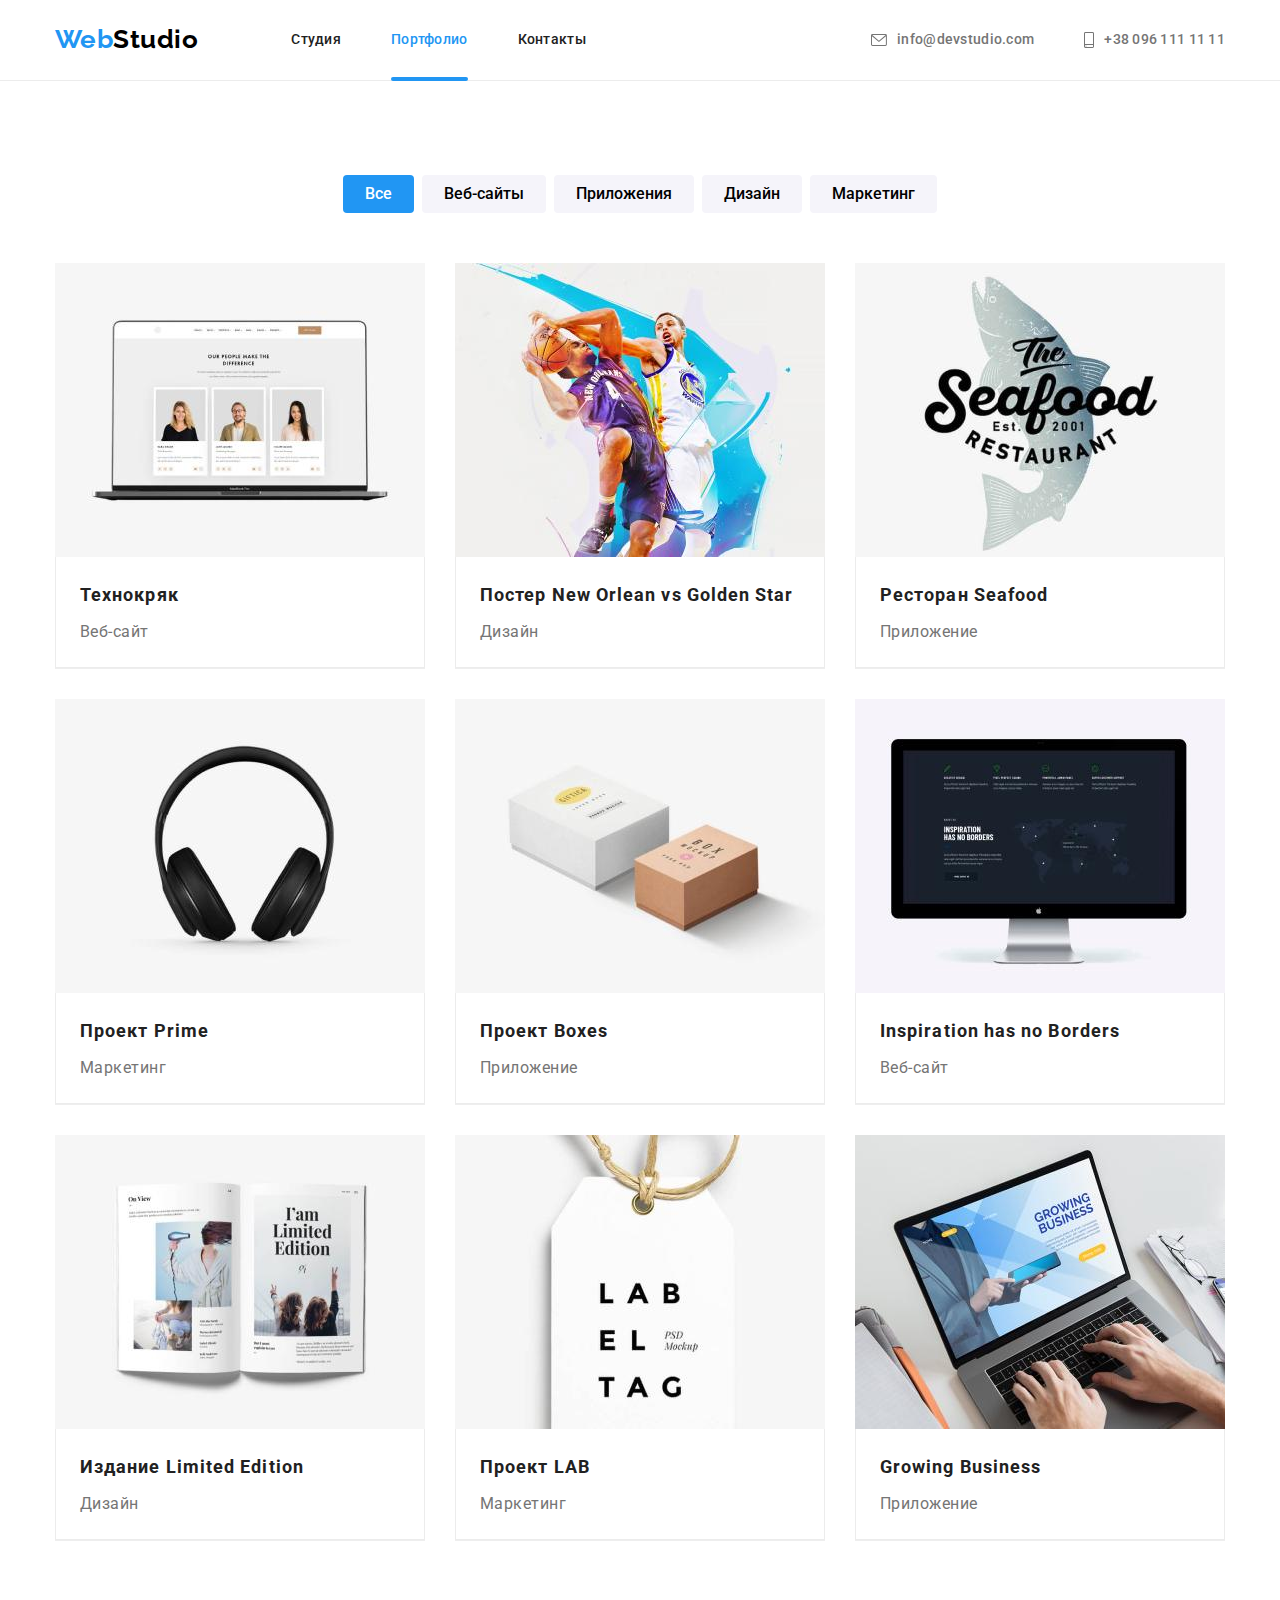
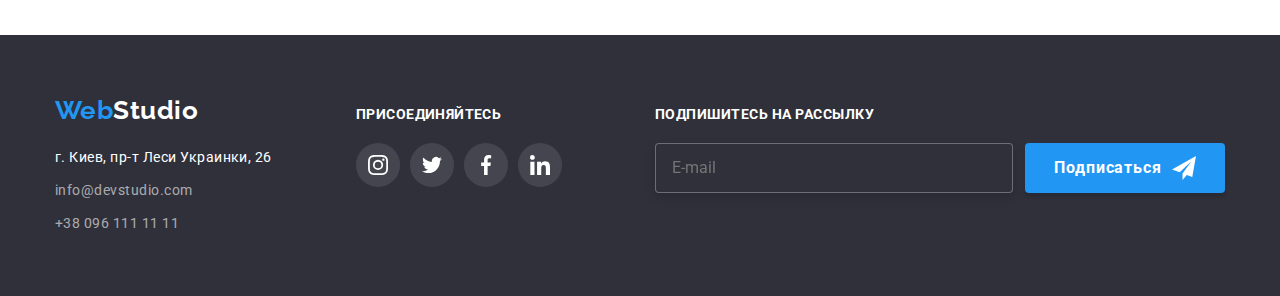
==== portfolio.html @ e4525ae1 "HW7-begin" ====
<!DOCTYPE html>
<html lang="ru">
<head>
    <meta charset="UTF-8">
    <meta http-equiv="X-UA-Compatible" content="IE=edge">
    <meta name="viewport" content="width=device-width, initial-scale=1.0">
    <title>Портфолио</title>
    <link rel="preconnect" href="https://fonts.googleapis.com">
    <link rel="preconnect" href="https://fonts.gstatic.com" crossorigin>
    <link href="https://fonts.googleapis.com/css2?family=Raleway:wght@700&family=Roboto:wght@400;500;700;900&display=swap"
        rel="stylesheet">
    <link rel="stylesheet" href="./css/modern-normalize.css">
    <link rel="stylesheet" href="./css/styles.css">
</head>
<body>

    <!-- HEADER -->
    
    <header class="header-box">
    
        <div class="container hdr">
    
            <nav class="navigation">
                <a class="logo-hdr" href="index.html">Web<span class="logo-studio">Studio</span></a>
                <ul class="navigation-list">
                    <li class="navigation-list-items"><a class="navigation-link" href="index.html">Студия</a></li>
                    <li class="navigation-list-items"><a class="navigation-link current" href="portfolio.html">Портфолио</a></li>
                    <li class="navigation-list-items"><a class="navigation-link" href="">Контакты</a></li>
                </ul>
            </nav>
            <ul class="contacts-list">
                <li class="contacts-list-items">
                    <a class="contacts-link" href="mailto:info@devstudio.com"><svg class="icon-envelope" width="16"
                            height="12">
                            <use href="./images/icons.svg#icon-envelope"></use>
                        </svg>info@devstudio.com</a>
                </li>
                <li class="contacts-list-items">
                    <a class="contacts-link" href="tel:+380961111111"><svg class="icon-smartphone" width="10" height="16">
                            <use href="./images/icons.svg#icon-smartphone"></use>
                        </svg>+38 096 111 11 11</a>
                </li>
            </ul>
    
        </div>
    
    </header>
        
     <!-- MAIN PART  -->

    <main>
      
      <section class="section">

          <div class="container cont-portfolio">

      <h1 class="portfolio-title">Портфолио</h1>

      <!--FILTERS -->
        <ul class="filters-list">
            <li class="filters-list-items"><button class="filters-list-button active-button" type="button">Все</button></li>
            <li class="filters-list-items"><button class="filters-list-button" type="button">Веб-сайты</button></li>
            <li class="filters-list-items"><button class="filters-list-button" type="button">Приложения</button></li>
            <li class="filters-list-items"><button class="filters-list-button" type="button">Дизайн</button></li>
            <li class="filters-list-items"><button class="filters-list-button" type="button">Маркетинг</button></li>
        </ul>
    
   
       

        <!-- PROJECTS  -->

        <ul class="projects-list">

        <li class="projects-list-item first-label">
            <a class="projects-link" href="">
            <div class="projects-thumb">
                <img class="projects-img" src="./images/img1_1.jpg" width="370" alt="Фото-ноутбука">
                <p class="overlay">
                    Технокряк это современная площадка распространения коронавируса.
                    Компании используют эту платформу для цифрового
                    шпионажа и атак на защищённые сервера конкурентов.
                </p>
            </div>
            <div class="projects-text">
                <h2 class="projects-list-subtitle">Технокряк</h2>
                <p class="projects-list-text">Веб-сайт</p> 
            </div>
            
        </a>
        
        </li>

        <li class="projects-list-item">
            <a class="projects-link" href="">
            <div class="projects-thumb">
                <img class="projects-img" src="./images/img2_1.jpg" width="370" alt="Постер">
                <p class="overlay">
                    Разнообразный и богатый опыт курс на социально-ориентированный 
                    национальный проект требует определения и уточнения
                    системы обучения кадров.
                </p>
            </div>
            <div class="projects-text">
                <h2 class="projects-list-subtitle">Постер <span lang="en">New Orlean vs Golden Star</span></h2>
                <p class="projects-list-text">Дизайн</p>
            </div>
            </a>    
            </li>
            
            <li class="projects-list-item">
            <a class="projects-link" href="">
                <div class="projects-thumb">
                <img class="projects-img" src="./images/img3_1.jpg" width="370" alt="Лого-ресторана">
                <p class="overlay">
                    Таким образом, таким вот образом, выбранный нами инновационный путь позволяет 
                    выполнить важнейшие задания по разработке дальнейших
                    направлений развитая системы.
                </p>
            </div>
            <div class="projects-text">
                <h2 class="projects-list-subtitle">Ресторан <span lang="en">Seafood</span></h2>
                <p class="projects-list-text">Приложение</p>
          </div>
            </a>    
            </li>

            <li class="projects-list-item">
            <a class="projects-link" href="">
                <div class="projects-thumb">
                <img class="projects-img" src="./images/img4_1.jpg" width="370" alt="Фото-наушников">
                <p class="overlay">
                    Задача организации, в особенности же начало повседневной работы по формированию 
                    позиции играет важную роль в формировании всесторонне сбалансированных...
                </p>
            </div>
            <div class="projects-text">
                <h2 class="projects-list-subtitle">Проект <span lang="en">Prime</span></h2>
                <p class="projects-list-text">Маркетинг</p>
            </div>
            </a>    
            </li>

            <li class="projects-list-item">
            <a class="projects-link" href="">
                <div class="projects-thumb">
                <img class="projects-img" src="./images/img5_1.jpg" width="370" alt="Коробки">
                <p class="overlay">
                    В своём стремлении улучшить пользовательский опыт мы упускаем, что непосредственные участники технического прогресса,
                    инициированные исключительно синтетически, своевременно верифицированы.
                </p>
            </div>
            <div class="projects-text">
                <h2 class="projects-list-subtitle">Проект <span lang="en">Boxes</span></h2>
                <p class="projects-list-text">Приложение</p>
             </div>
            </a>    
            </li>

            <li class="projects-list-item">
            <a class="projects-link" href="">
                <div class="projects-thumb">
                <img class="projects-img" src="./images/img6_1.jpg" width="370" alt="Монитор">
                <p class="overlay">
                    Непосредственные участники технического прогресса верифицированы. Учитывая ключевые сценарии поведения,
                    глубокий уровень погружения способствует повышению качества паттернов поведения.
                </p>
            </div>
        <div class="projects-text">
                <h2 class="projects-list-subtitle" lang="en">Inspiration has no Borders</h2>
                <p class="projects-list-text">Веб-сайт</p>
        </div>
            </a>    
            </li>

            <li class="projects-list-item">
            <a class="projects-link" href="">
                <div class="projects-thumb">
                <img class="projects-img" src="./images/img7_1.jpg" width="370" alt="Книга">
                <p class="overlay">
                    Предварительные выводы неутешительны: повышение уровня гражданского 
                    сознания и технического прогресса напрямую зависит от дальнейших направлений
                    развития.
                </p>
            </div>
            <div class="projects-text">
                <h2 class="projects-list-subtitle">Издание <span lang="en">Limited Edition</span></h2>
                <p class="projects-list-text">Дизайн</p>
            </div>
            </a>  
            </li>

            <li class="projects-list-item">
            <a class="projects-link" href="">
                <div class="projects-thumb">
                <img class="projects-img" src="./images/img8_1.jpg" width="370" alt="Бирка">
                <p class="overlay">
                    Высокий уровень вовлечения представителей целевой аудитории является четким доказательством простого факта: курс на
                    социально-ориентированный национальный проект, в своём представлении.
                </p>
            </div>
        <div class="projects-text">
                <h2 class="projects-list-subtitle">Проект <span lang="en">LAB</span></h2>
                <p class="projects-list-text">Маркетинг</p>
        </div>
            </a>    
            </li>

            <li class="projects-list-item">
            <a class="projects-link" href=""> 
            <div class="projects-thumb">
                <img class="projects-img" src="./images/img9_1.jpg" width="370" alt="Ноутбук-на-столе">
                <p class="overlay">
                    Значимость этих проблем настолько очевидна, что убеждённость некоторых оппонентов 
                    однозначно определяет каждого
                    участника как способного принимать собственные решения.
            </div>
        <div class="projects-text">
                <h2 class="projects-list-subtitle" lang="en">Growing Business</h2>
                <p class="projects-list-text">Приложение</p>
        </div>
            </a>   
            </li>
        </ul>
        
        </div>

        </section>

    </main>

    <!-- FOOTER -->
<footer class="foot">

    <div class="container basement">
        
    <div class="cont-ftr">
        <a class="logo-ftr" href="index.html">Web<span class="logo-studio-footer">Studio</span></a>
        <address class="adrs">
            <ul class="foot-list">
                <li class="foot-list-item"><a class="foot-adrs" href="https://goo.gl/maps/mkaMECq21xG1Tthk6" target="_blank"
                        rel="noopener noreferrer">
                        г. Киев, пр-т Леси Украинки, 26</a> </li>
                <li class="foot-list-item"><a class="foot-contacts" href="mailto:info@devstudio.com">info@devstudio.com</a></li>
                <li class="foot-list-item"><a class="foot-contacts" href="tel:+380961111111">+38 096 111 11 11</a></li>
            </ul>
        </address>
    </div>

    <div class="ftr-social">
        <strong class="ftr-social-title">ПРИСОЕДИНЯЙТЕСЬ</strong>
        <ul class="social-list-ftr">
            <li class="social-list-item-ftr">
                <a class="socia-link-ftr" href="">
                    <svg class="social-icons-ftr" width="20" height="20">
                        <use href="./images/icons.svg#icon-instagram-1"></use>
                    </svg>
                </a>
            </li>
            <li class="social-list-item-ftr">
                <a class="socia-link-ftr" href="">
                    <svg class="social-icons-ftr" width="20" height="20">
                        <use href="./images/icons.svg#icon-twitter-1"></use>
                    </svg>
                </a>
            </li>
            <li class="social-list-item-ftr">
                <a class="socia-link-ftr" href="">
                    <svg class="social-icons-ftr" width="20" height="20">
                        <use href="./images/icons.svg#icon-facebook-1"></use>
                    </svg>
                </a>
            </li>
            <li class="social-list-item-ftr">
                <a class="socia-link-ftr" href="">
                    <svg class="social-icons-ftr" width="20" height="20">
                        <use href="./images/icons.svg#icon-linkedin-1"></use>
                    </svg>
                </a>
            </li>
        </ul>
    </div>

    <div class="footer-signup-container">

    <strong class="signup-form-title">ПОДПИШИТЕСЬ НА РАССЫЛКУ</strong>
    <form class="signup-form" name="signup-form" autocomplete="on" novalidate>

            <input class="email-area" type="email" name="footer-email" placeholder="E-mail"/>
    
        <button class="signup-form-button" type="submit"><span class="signup-form-button-text">Подписаться</span>
            <svg class="icon-send" width="24" height="24">
                <use href="./images/icons.svg#icon-send"></use>
            </svg>
        </button>
        
    </form>
    </div>
    </div>       
    </footer>

</body>
</html>
---- css/styles.css ----
:root {
  --background: #ffffff;
  --logo-text: #000000;
  --main-h2h3: #212121;
  --hero-background: #2f303a;
  --main-text: #757575;
  --footer: rgb(255, 255, 255, 0.6);
  --accent: #2196f3;
  --section4-bckgnd: #f5f4fa;
  --header-border: #ececec;
  --projects-border: #eeeeee;
  --icon-unactive: #afb1b8;
  --cubic: cubic-bezier(0.4, 0, 0.2, 1);
  --transition-time: 250ms;
  --transformY: transform;
}

h1,
h2,
h3,
h4,
h5,
h6,
p,
ul {
  margin: 0;
  padding: 0;
  border: 0;
  font-size: 100%;
  font: inherit;
  vertical-align: baseline;
}

body {
  background-color: var(--background);
  font-family: 'Roboto', sans-serif;
  letter-spacing: 0.03em;
  color: var(--main-h2h3);
  box-sizing: border-box;
}

/* -----------------------------------HEADER----------------------------------- */
.container {
  /* display: flex; */
  width: 1200px;
  padding-left: 15px;
  padding-right: 15px;
  margin-left: auto;
  margin-right: auto;
}

.section {
  padding-top: 94px;
  padding-bottom: 94px;
}
.header-box {
  border-bottom: 1px solid var(--header-border);
}
.hdr {
  margin: 0 auto;
  display: flex;
}
.navigation-list .current {
  font-weight: 500;
  font-size: 14px;
  line-height: 1.14;
  letter-spacing: 0.02em;
  color: var(--accent);
  text-decoration: none;
  transition: color;
  transition-duration: var(--transition-time);
  transition-timing-function: var(--cubic);
}
.navigation {
  display: flex;
  align-items: center;
}
.logo-hdr,
.logo-ftr {
  color: var(--accent);
  font-family: Raleway;
  font-weight: 700;
  font-size: 26px;
  line-height: 1.2;
  text-decoration: none;
}
.logo-hdr {
  padding: 24px 0;
}
.navigation-link {
  display: block;
  font-weight: 500;
  font-size: 14px;
  line-height: 1.14;
  letter-spacing: 0.02em;
  text-decoration: none;
  color: var(--main-h2h3);
  padding-top: 32px;
  padding-bottom: 32px;
  transition-property: color, background-color;
  transition-duration: var(--transition-time);
  transition-timing-function: var(--cubic);
  position: relative;
}

.current:hover,
.current:focus,
.navigation-link:hover,
.navigation-link:focus {
  color: var(--accent);
}

.navigation-link.current::after {
  content: '';
  width: 100%;
  height: 4px;
  background-color: var(--accent);
  border-radius: 2px;
  position: absolute;
  left: 0;
  top: 96%;
}

.navigation-list {
  list-style: none;
  display: flex;
  align-items: center;
  margin-left: 93px;
}
.navigation-list-items {
  display: flex;
  align-content: center;
  justify-content: center;
}
.navigation-list .navigation-list-items + .navigation-list-items {
  margin-left: 50px;
}

.contacts-list {
  list-style: none;
  display: flex;
  margin-left: auto;
  align-items: center;
}
.contacts-list-items {
  display: flex;
  align-content: center;
}

.contacts-list .contacts-list-items + .contacts-list-items {
  margin-left: 50px;
}
.contacts-link {
  display: flex;
  font-weight: 500;
  font-size: 14px;
  line-height: 1.14;
  letter-spacing: 0.02em;
  text-decoration: none;
  color: var(--main-text);
  padding: 32px 0;
  transition: color;
  transition-duration: var(--transition-time);
  transition-timing-function: var(--cubic);
}
.contacts-link:hover,
.contacts-link:focus {
  color: var(--accent);
}

.icon-envelope {
  margin-right: 10px;
  fill: currentColor;
  align-self: center;
}
.icon-smartphone {
  margin-right: 10px;
  align-self: center;
  fill: currentColor;
}
.logo-studio {
  color: var(--logo-text);
  font-family: Raleway;
  font-weight: 700;
  font-size: 26px;
  line-height: 1.19;
}

/* -----------------------------------BODY----------------------------------- */

/* ---------------------------------- SECTION 1 ------------------------------ */
.hero {
  display: flex;
  background-color: var(--hero-background);
  padding-top: 200px;
  padding-bottom: 200px;
  max-width: 1600px;
  height: 600px;
  margin-right: auto;
  margin-left: auto;
  background-image: linear-gradient(to right, rgba(47, 48, 58, 0.4), rgba(47, 48, 58, 0.4)),
    url(../images/overlay.jpg);
  background-repeat: no-repeat;
  background-position: center;
  background-size: cover;
}
.cont-hero {
  flex-direction: column;
  text-align: center;
  justify-content: center;
}

.section1-title {
  font-weight: 900;
  font-size: 44px;
  line-height: 1.36;
  letter-spacing: 0.06em;
  text-transform: uppercase;
  color: var(--background);
  width: 696px;
  margin: 0 auto;
  margin-bottom: 30px;
}

.btn {
  font-family: Roboto;
  background-color: var(--accent);
  color: var(--background);
  cursor: pointer;
  font-weight: 700;
  font-size: 16px;
  line-height: 1.87;
  letter-spacing: 0.06em;
  border: none;
  border-radius: 4px;
  display: block;
  padding: 10px 32px;
  margin-left: auto;
  margin-right: auto;
}

.btn:hover,
.btn:focus,
.btn:active {
  background-color: var(--accent);
  color: var(--background);
}

/* ---------------------------------- SECTION 2 ------------------------------ */
.icons-container {
  display: flex;
  width: 270px;
  height: 120px;
  background-color: var(--section4-bckgnd);
  margin-bottom: 30px;
  justify-content: center;
}
.icon-box {
  align-self: center;
}
.sec2-list-item {
  margin-right: 30px;
}
.sec2-list-item:last-child {
  margin-right: 0;
}
.section2-title {
  position: absolute;
  width: 1px;
  height: 1px;
  margin: -1px;
  border: 0;
  padding: 0;
  white-space: nowrap;
  clip-path: inset(100%);
  clip: rect(0 0 0 0);
  overflow: hidden;
}

.section2-list {
  list-style: none;
  display: flex;
  justify-content: center;
}

.section2-subtitle {
  font-weight: 700;
  font-size: 14px;
  line-height: 1.14;
  text-transform: uppercase;
  margin-bottom: 10px;
}

.section2-list-text {
  font-size: 14px;
  line-height: 1.71;
  color: var(--main-text);
}

/* ---------------------------------- SECTION 3 ------------------------------ */
.section3 {
  padding-top: 0;
}
.cont3 {
  flex-direction: column;
}
.section3-title {
  display: flex;
  justify-content: center;
  font-weight: 700;
  font-size: 36px;
  line-height: 1.16;
  margin-bottom: 50px;
}
.section3-list {
  display: flex;
  justify-content: center;
}
.section3-list .section3-list-item + .section3-list-item {
  margin-left: 30px;
}
.section3-list-item {
  position: relative;
  list-style: none;
}
.section3-img {
  max-width: 100%;
  display: block;
  height: auto;
}
.section3-label {
  position: absolute;
  bottom: 0;
  width: 100%;
  height: 70px;
  display: flex;
  align-items: center;
  justify-content: center;
  font-weight: bold;
  font-size: 14px;
  line-height: 1.14;
  letter-spacing: 0.03em;
  color: var(--background);
  background-image: linear-gradient(to right, rgba(47, 48, 58, 0.8), rgba(47, 48, 58, 0.8));
  /* padding-top: 27px;
  padding-bottom: 27px; */
}
/* ------------------------------------ SECTION 4 ------------------------------ */
.section4 {
  background-color: var(--section4-bckgnd);
}
.cont4 {
  flex-direction: column;
}
.section4-title {
  font-weight: 700;
  font-size: 36px;
  line-height: 1.16;
  display: flex;
  justify-content: center;
  margin-bottom: 50px;
}
.section4-list {
  margin-right: auto;
  margin-left: auto;
  display: flex;
}
.section4-list-item {
  list-style: none;
  margin-right: 30px;
  background-color: var(--background);
  box-shadow: 0px 1px 3px rgba(0, 0, 0, 0.12), 0px 1px 1px rgba(0, 0, 0, 0.14),
    0px 2px 1px rgba(0, 0, 0, 0.2);
  border-radius: 0px 0px 4px 4px;
}
.section4-list-item:last-child {
  margin-right: 0;
}
.section4-text {
  padding-bottom: 30px;
  padding-top: 30px;
  padding-right: 32px;
  padding-left: 32px;
}
.section4-list-title {
  font-weight: 500;
  font-size: 16px;
  line-height: 1.18;
  display: flex;
  justify-content: center;
  margin-bottom: 10px;
}
.section4-list-text {
  font-size: 16px;
  line-height: 1.18;
  display: flex;
  justify-content: center;
  color: var(--main-text);
  margin-bottom: 16px;
}
.section4-img {
  max-width: 100%;
  display: block;
  height: auto;
}
.social-list {
  list-style: none;
  display: flex;
  justify-content: center;
  align-content: center;
}
/* -------------------------------------------------- */
.social-list-item {
  display: flex;
  width: 44px;
  height: 44px;
  margin-right: 10px;
}
.social-list-item:last-child {
  margin-right: 0;
}
.social-list-link {
  display: flex;
  justify-content: center;
  width: 100%;
  height: 100%;
  fill: var(--icon-unactive);
  color: var(--background);
  border-radius: 50%;
  transition-property: background-color, fill, border-radius;
  transition-duration: var(--transition-time);
  transition-timing-function: var(--cubic);
}
.social-icons {
  align-self: center;
}
.social-list-link:hover,
.social-list-link:focus {
  background-color: var(--accent);
  fill: currentColor;
}

/* --------------------------------------------------- */

/* ------------------------------------SECTION 5-------------------------------- */
.cont5 {
  flex-direction: column;
}

.section5-title {
  font-weight: 700;
  font-size: 36px;
  line-height: 1.16;
  display: flex;
  justify-content: center;
  margin-bottom: 50px;
}
.clients-list {
  display: flex;
  list-style: none;
  justify-content: center;
}

.clients-list-items {
  display: flex;
  margin-right: 30px;
}
.clients-list-items:last-child {
  margin-right: 0;
}

.clients-link {
  width: 170px;
  height: 92px;
  display: flex;
  cursor: pointer;
  border: 1px solid var(--icon-unactive);
  border-radius: 4px;
  justify-content: center;
  align-items: center;
  fill: var(--icon-unactive);
  transition-property: fill, border-color;
  transition-duration: var(--transition-time);
  transition-timing-function: var(--cubic);
}
.clients-link:hover,
.clients-link:focus {
  fill: var(--accent);
  border: 1px solid var(--accent);
}

/* ------------------------------------ FOOTER --------------------------------- */
.foot {
  background-color: var(--hero-background);
  padding-top: 60px;
  padding-bottom: 60px;
}
.cont-ftr {
  display: flex;
  flex-direction: column;
  width: 231px;
}
.foot-adrs {
  text-decoration: none;
}
.foot-contacts {
  text-decoration: none;
}
.logo-studio-footer {
  font-family: Raleway;
  font-weight: 700;
  font-size: 26px;
  line-height: 1.19;
  color: var(--background);
}
.adrs {
  font-size: 14px;
  line-height: 1.71;
  font-style: normal;
  color: var(--background);
}
.logo-ftr {
  margin-bottom: 20px;
  justify-content: baseline;
}
.foot-list {
  list-style: none;
  display: flex;
  flex-direction: column;
}
.foot-list-item {
  margin-bottom: 9px;
}
.foot-list-item:last-child {
  margin-bottom: 0;
}
.foot-adrs {
  font-size: 14px;
  line-height: 1.71;
  font-style: normal;
  color: var(--background);
  transition-property: color;
  transition-duration: var(--transition-time);
  transition-timing-function: var(--cubic);
}
.foot-adrs:hover,
.foot-adrs:focus,
.foot-adrs:active {
  color: var(--accent);
}

.foot-contacts {
  color: var(--footer);
  transition-property: color;
  transition-duration: var(--transition-time);
  transition-timing-function: var(--cubic);
}
.foot-contacts:hover,
.foot-contacts:focus,
.foot-contacts:active {
  color: var(--accent);
}
.basement {
  display: flex;
  flex-direction: row;
  align-items: baseline;
}
.ftr-social {
  display: flex;
  flex-direction: column;
  margin-left: 70px;
}
.ftr-social-title {
  display: flex;
  flex-direction: column;
  font-weight: 700;
  color: var(--background);
  font-size: 14px;
  line-height: 1.14;
  text-transform: uppercase;
  letter-spacing: 0.03em;
  margin-bottom: 20px;
  justify-content: baseline;
}
.social-list-ftr {
  display: flex;
  align-content: center;
  justify-content: center;
  list-style: none;
}
.social-list-item-ftr {
  display: flex;
  width: 44px;
  height: 44px;
  margin-right: 10px;
  background-image: linear-gradient(to right, rgba(255, 255, 255, 0.1), rgba(255, 255, 255, 0.1));
  border-radius: 50%;
}
.socia-link-ftr {
  display: flex;
  justify-content: center;
  width: 100%;
  height: 100%;
  cursor: pointer;
  fill: var(--background);
  color: var(--background);
  border-radius: 50%;
  transition-property: background-color, fill, border-radius;
  transition-duration: var(--transition-time);
  transition-timing-function: var(--cubic);
}
.socia-link-ftr:hover,
.socia-link-ftr:focus {
  background-color: var(--accent);
  fill: var(--background);
}
.social-list-item-ftr:last-child {
  margin-right: 0;
}
.social-icons-ftr {
  align-self: center;
}
/* ----------------------------- FOOTER SIGNUP FORM ------------------*/
.footer-signup-container {
  margin-left: 93px;
}
.signup-form {
  display: flex;
}

.signup-form-title {
  display: block;
  font-style: normal;
  font-size: 14px;
  line-height: 1.14em;
  font-weight: 700;
  color: var(--background);
  margin-bottom: 20px;
}
.email-area-button {
  display: flex;
  align-items: flex-end;
}
.email-area {
  width: 358px;
  border: 1px solid rgba(255, 255, 255, 0.3);
  filter: drop-shadow(0px 4px 4px rgba(0, 0, 0, 0.15));
  background-color: var(--hero-background);
  color: var(--background);
  border-radius: 4px;
  padding-left: 16px;
  padding-top: 15px;
  padding-bottom: 15px;
  margin-right: 12px;
}
.signup-form-button {
  display: flex;
  justify-content: center;
  align-items: center;
  width: 200px;
  height: 50%;
  padding-top: 10px;
  padding-bottom: 10px;
  border: none;
  cursor: pointer;
  font-family: Roboto;
  font-style: normal;
  font-weight: 700;
  font-size: 16px;
  line-height: 1.875em;
  letter-spacing: 0.06em;
  color: var(--background);
  background-color: var(--accent);
  box-shadow: 0px 4px 4px rgba(0, 0, 0, 0.15);
  border-radius: 4px;
}
.signup-form-button-text {
  margin-right: 10px;
}
.icon-send {
  fill: var(--background);
}

/* --------------------------------------PORTFOLIO---------------------------------*/
.cont-portfolio {
  flex-direction: column;
  margin-left: auto;
  margin-right: auto;
}
.portfolio-title {
  position: absolute;
  width: 1px;
  height: 1px;
  margin: -1px;
  border: 0;
  padding: 0;
  white-space: nowrap;
  clip-path: inset(100%);
  clip: rect(0 0 0 0);
  overflow: hidden;
}
/*---------------------------------------- FILTERS ----------------------------------*/

.filters-list {
  background-color: var(--background);
  display: flex;
  justify-content: center;
  margin-top: 0;
  margin-bottom: 50px;
  list-style: none;
}
.filters-list .filters-list-items + .filters-list-items {
  margin-left: 8px;
}
.filters-list-button {
  font-family: Roboto;
  background-color: var(--section4-bckgnd);
  cursor: pointer;
  font-weight: 500;
  font-size: 16px;
  line-height: 1.62;
  text-align: center;
  border: none;
  border-radius: 4px;
  padding: 6px 22px;
  transition-property: color, background-color, box-shadow;
  transition-duration: var(--transition-time);
  transition-timing-function: var(--cubic);
}
.filters-list-button.active-button {
  color: var(--background);
  background-color: var(--accent);
  transition-property: box-shadow;
  transition-duration: var(--transition-time);
  transition-timing-function: var(--cubic);
}

.filters-list-button:hover,
.filters-list-button:focus,
.active-button:active {
  color: var(--background);
  background-color: var(--accent);
  box-shadow: 0px 3px 1px rgba(0, 0, 0, 0.1), 0px 1px 2px rgba(0, 0, 0, 0.08),
    0px 2px 2px rgba(0, 0, 0, 0.12);
}

/* --------------------------------------- PROJECTS -------------------------------------*/

.projects-list {
  list-style: none;
  display: flex;
  flex-wrap: wrap;
}
.projects-list-item {
  display: block;
  border-bottom: 1px solid var(--projects-border);
  flex-basis: calc((100% - 2 * 30px) / 3);
  margin-right: 30px;
  margin-bottom: 30px;
}
.projects-list-item:nth-last-child(-n + 3) {
  margin-bottom: 0px;
}
.projects-list-item:nth-child(3n) {
  margin-right: 0px;
}
.projects-thumb {
  position: relative;
  overflow: hidden;
  width: 100%;
  height: 100%;
}
.overlay {
  position: absolute;
  left: 0;
  top: 0;
  font-size: 18px;
  line-height: 1.55;
  letter-spacing: 0.03em;
  padding: 63px 24px;
  color: var(--background);
  opacity: 0;
  background-image: linear-gradient(to right, rgba(33, 150, 243, 0.9), rgba(33, 150, 243, 0.9));
  transition-property: transform, opacity;
  transform: translateY(100%);
  transition-duration: var(--transition-time);
  transition-timing-function: var(--cubic);
}
.projects-link:focus .overlay,
.projects-link:hover .overlay {
  transform: translateY(0);
  opacity: 1;
}
.projects-link:focus,
.projects-link:hover {
  box-shadow: 0px 1px 1px rgba(0, 0, 0, 0.12), 0px 4px 4px rgba(0, 0, 0, 0.06),
    1px 4px 6px rgba(0, 0, 0, 0.16);
}
.projects-link {
  display: block;
  text-decoration: none;
  color: var(--main-h2h3);
  transition-property: box-shadow;
  transition-duration: var(--transition-time);
  transition-timing-function: var(--cubic);
}

.projects-text {
  width: 100%;
  padding: 20px 24px;
  overflow: hidden;
  border-bottom: 1px solid var(--header-border);
  border-left: 1px solid var(--header-border);
  border-right: 1px solid var(--header-border);
}
.projects-list-subtitle {
  font-weight: 700;
  font-size: 18px;
  line-height: 2;
  letter-spacing: 0.06em;
  margin-bottom: 4px;
}
.projects-list-text {
  font-size: 16px;
  line-height: 1.87;
  color: var(--main-text);
}
.projects-img {
  max-width: 100%;
  display: block;
  height: auto;
}

/*--------------------------------- MODAL -------------------------------*/
.backdrop {
  position: fixed;
  top: 0;
  left: 0;
  width: 100vw;
  height: 100vh;
  background-color: rgba(0, 0, 0, 0.2);
  transition: opacity 350ms, visibility 350ms;
  pointer-events: visible;
}
.backdrop.is-hidden .modal {
  transform: scale(0.01) translate(100%, 20%);
}

.modal {
  position: absolute;
  padding: 40px;
  top: 50%;
  left: 50%;
  width: 528px;
  min-height: 581px;
  background-color: var(--background);
  box-shadow: 0px 1px 3px rgba(0, 0, 0, 0.12), 0px 1px 1px rgba(0, 0, 0, 0.14),
    0px 2px 1px rgba(0, 0, 0, 0.2);
  border-radius: 4px;
  transition-property: transform;
  transition-duration: 350ms;
  transform: scale(1) translate(-50%, -50%);
}
.modal-close {
  position: absolute;
  top: 8px;
  right: 8px;
  width: 30px;
  height: 30px;
  background-color: var(--background);
  border: 1px solid rgba(0, 0, 0, 0.1);
  border-radius: 50%;
  display: flex;
  align-items: center;
  justify-content: center;
  cursor: pointer;
  transition-property: fill, border;
  transition-duration: 350ms;
  transition-timing-function: var(--cubic);
}
.modal-close:hover,
.modal-close:focus {
  border: 1px solid rgba(0, 0, 0, 0.1);
}
.modal-close:hover .icon-close,
.modal-close:focus .icon-close {
  fill: var(--accent);
}
.is-hidden {
  visibility: hidden;
  opacity: 1;
  pointer-events: none;
}
.icon-close {
  display: block;
  fill: var(--main-h2h3);
  transition-property: fill;
  transition-duration: var(--transition-time);
  transition-timing-function: var(--cubic);
}
/*-------------------------------- MODAL FORM ------------------------*/
.user-contacts-form {
  display: block;
}
.user-contacts-tittle {
  display: block;
  text-align: center;
  font-size: 20px;
  line-height: 1.15em;
  margin-bottom: 12px;
  color: var(--main-h2h3);
  pointer-events: none;
  user-select: none;
}
.user-contacts-labels {
  position: relative;
  display: block;
  width: 100%;
  font-size: 12px;
  line-height: 1.16em;
  letter-spacing: 0.01em;
  color: var(--main-text);
  margin-bottom: 10px;
  user-select: none;
}
.comment-label {
  display: block;
  font-size: 12px;
  line-height: 1.16em;
  letter-spacing: 0.01em;
  color: var(--main-text);
  margin-bottom: 20px;
  user-select: none;
}

.label-name {
  display: block;
  font-size: 12px;
  line-height: 1.16em;
  letter-spacing: 0.01em;
  color: var(--main-text);
  margin-bottom: 4px;
}
.user-contacts-input {
  display: block;
  width: 100%;
  border: 1px solid rgba(33, 33, 33, 0.2);
  background-color: transparent;
  border-radius: 4px;
  padding: 0;
  padding-top: 12px;
  padding-bottom: 12px;
  padding-left: 42px;
  cursor: pointer;
  transition-property: fill, border-color;
  transition-duration: var(--transition-time);
  transition-timing-function: var(--cubic);
}
.user-icon,
.phone-icon,
.mail-icon {
  position: absolute;
  top: 0;
  left: 0;
  transform: translateX(12px) translateY(31px);
  fill: var(--main-h2h3);
  transition-property: fill;
  transition-duration: var(--transition-time);
  transition-timing-function: var(--cubic);
}
.user-icon:hover,
.phone-icon:hover,
.mail-icon:hover {
  cursor: pointer;
  fill: var(--accent);
}

.user-contacts-input:focus,
.user-contacts-input:hover {
  border-color: var(--accent);
  outline: 0;
}
.user-contacts-input:focus + .user-icon,
.user-contacts-input:hover + .user-icon {
  fill: var(--accent);
}
.user-contacts-input:focus + .phone-icon,
.user-contacts-input:hover + .phone-icon {
  fill: var(--accent);
}
.user-contacts-input:focus + .mail-icon,
.user-contacts-input:hover + .mail-icon {
  fill: var(--accent);
}

.text-field {
  height: 120px;
  width: 100%;
  border: 1px solid rgba(33, 33, 33, 0.2);
  border-radius: 4px;
  padding: 12px 16px;
  resize: none;
  cursor: pointer;
  transition-property: border-color;
  transition-duration: var(--transition-time);
  transition-timing-function: var(--cubic);
}
.text-field::placeholder {
  color: rgba(117, 117, 117, 0.5);
  font-size: 14px;
  line-height: 1.14em;
  letter-spacing: 0.01em;
  color: rgba(117, 117, 117, 0.5);
}
.text-field:hover,
.text-field:focus {
  outline: 0;
  border-color: var(--accent);
}

.user-checkbox {
  position: relative;
  display: block;
  margin-bottom: 30px;
  text-align: center;
  user-select: none;
}

.checkbox-link {
  font-family: Roboto;
  font-style: normal;
  font-weight: normal;
  font-size: 14px;
  line-height: 1.71em;
  color: var(--accent);
  padding-left: 5px;
  text-decoration-skip-ink: none;
}

.chekbox-text {
  font-family: Roboto;
  font-style: normal;
  font-weight: normal;
  font-size: 14px;
  line-height: 1.71em;
  color: var(--main-text);
  padding-left: 5px;
}
.input-checkbox {
  appearance: none;
  -webkit-appearance: none;
}
.icon-square {
  display: block;
  position: absolute;
  top: 0;
  left: 0;
  transition-property: fill;
  transition-duration: var(--transition-time);
  transition-timing-function: var(--cubic);
  transform: translateX(5px) translateY(4px);
}

.icon-check {
  position: absolute;
  top: 0;
  left: 0;
  transform: translateX(6px) translateY(4px);
  fill: var(--background);
  cursor: pointer;
}
.input-checkbox:checked + .icon-square {
  background-color: var(--accent);
  border-radius: 2px;
  fill: var(--accent);
}

.input-checkbox:checked + .icon-square + .icon-check {
  fill: var(--background);
}

.input-checkbox:focus + .icon-square {
  fill: var(--accent);
}
.input-checkbox:hover + .icon-square {
  fill: var(--accent);
}

.user-contacts-button {
  display: block;
  width: 200px;
  background: var(--accent);
  font-family: Roboto;
  font-style: normal;
  font-weight: 700;
  font-size: 16px;
  line-height: 1.875em;
  letter-spacing: 0.06em;
  color: var(--background);
  box-shadow: 0px 4px 4px rgba(0, 0, 0, 0.15);
  border-radius: 4px;
  border: none;
  padding: 0;
  padding-top: 10px;
  padding-bottom: 10px;
  margin-right: auto;
  margin-left: auto;
  cursor: pointer;
}
input:-webkit-autofill,
input:-webkit-autofill:hover,
input:-webkit-autofill:focus,
input:-webkit-autofill:active {
  transition: background-color 5000s ease-in-out 0s;
  -webkit-box-shadow: 0 0 0px 1000px var(--background) inset;
}
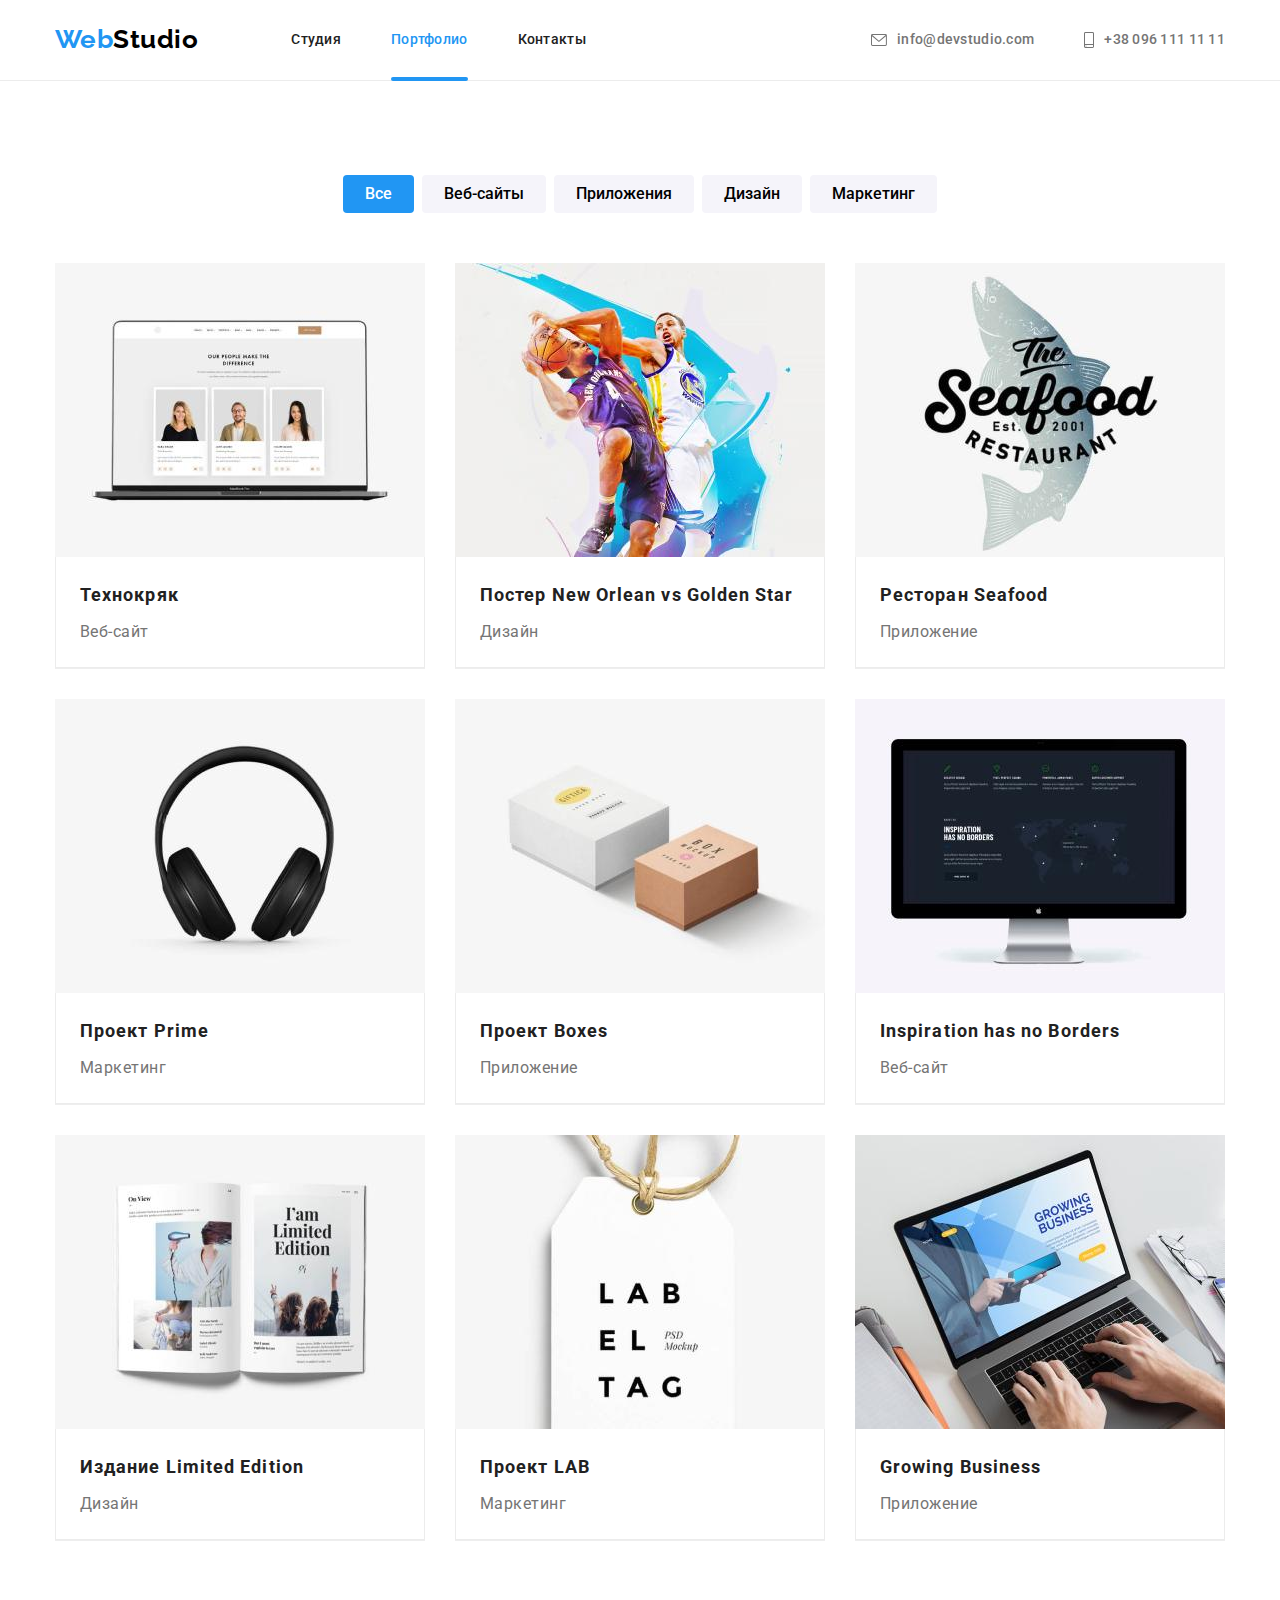
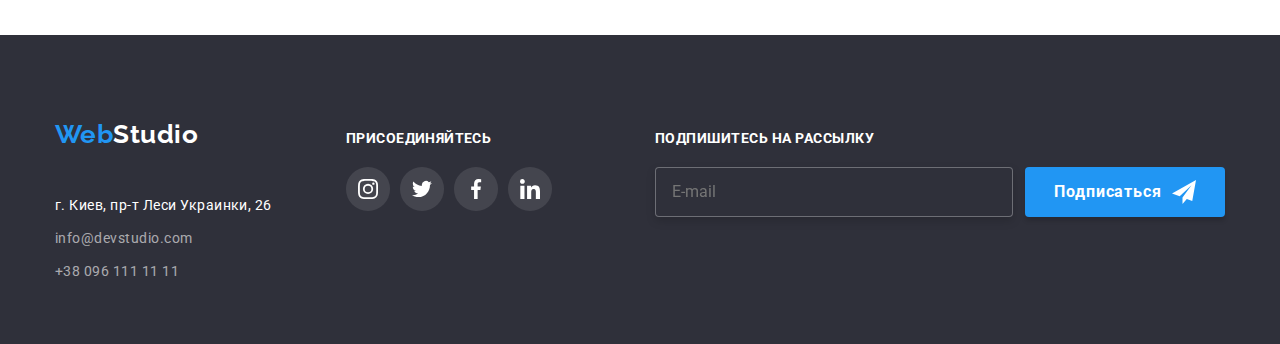
==== commit 9e57540a: "hw7-bem-index" ====
--- a/portfolio.html
+++ b/portfolio.html
@@ -18,25 +18,26 @@
     
     <header class="header-box">
     
-        <div class="container hdr">
+        <div class="container">
     
             <nav class="navigation">
-                <a class="logo-hdr" href="index.html">Web<span class="logo-studio">Studio</span></a>
+                <a class="navigation__logo" href="index.html">Web<span class="navigation__name">Studio</span></a>
                 <ul class="navigation-list">
-                    <li class="navigation-list-items"><a class="navigation-link" href="index.html">Студия</a></li>
-                    <li class="navigation-list-items"><a class="navigation-link current" href="portfolio.html">Портфолио</a></li>
-                    <li class="navigation-list-items"><a class="navigation-link" href="">Контакты</a></li>
+                    <li class="navigation-list__item"><a class="navigation-list__link" href="index.html">Студия</a></li>
+                    <li class="navigation-list__item"><a class="navigation-list__link navigation-list__link--current" href="portfolio.html">Портфолио</a></li>
+                    <li class="navigation-list__item"><a class="navigation-list__link" href="">Контакты</a></li>
                 </ul>
             </nav>
             <ul class="contacts-list">
-                <li class="contacts-list-items">
-                    <a class="contacts-link" href="mailto:info@devstudio.com"><svg class="icon-envelope" width="16"
-                            height="12">
-                            <use href="./images/icons.svg#icon-envelope"></use>
+                <li class="contacts-list__items">
+                    <a class="contacts-list__link" href="mailto:info@devstudio.com">
+                        <svg class="contacts-list__envelope" width="16" height="12">
+                            <use href="./images/icons.svg#icon-envelope"></use> 
                         </svg>info@devstudio.com</a>
                 </li>
-                <li class="contacts-list-items">
-                    <a class="contacts-link" href="tel:+380961111111"><svg class="icon-smartphone" width="10" height="16">
+                <li class="contacts-list__items">
+                    <a class="contacts-list__link" href="tel:+380961111111"><svg class="contacts-list__smartphone"
+                            width="10" height="16">
                             <use href="./images/icons.svg#icon-smartphone"></use>
                         </svg>+38 096 111 11 11</a>
                 </li>
@@ -232,72 +233,81 @@
     <!-- FOOTER -->
 <footer class="foot">
 
-    <div class="container basement">
-        
-    <div class="cont-ftr">
-        <a class="logo-ftr" href="index.html">Web<span class="logo-studio-footer">Studio</span></a>
-        <address class="adrs">
-            <ul class="foot-list">
-                <li class="foot-list-item"><a class="foot-adrs" href="https://goo.gl/maps/mkaMECq21xG1Tthk6" target="_blank"
-                        rel="noopener noreferrer">
-                        г. Киев, пр-т Леси Украинки, 26</a> </li>
-                <li class="foot-list-item"><a class="foot-contacts" href="mailto:info@devstudio.com">info@devstudio.com</a></li>
-                <li class="foot-list-item"><a class="foot-contacts" href="tel:+380961111111">+38 096 111 11 11</a></li>
+    <div class="container basement--direction">
+
+        <div class="foot-container">
+            <a class="foot-container__logo" href="index.html">Web<span
+                    class="foot-container__logo-text">Studio</span></a>
+            <address class="foot-container__address">
+                <ul class="foot-container__list">
+                    <li class="foot-container__item"><a class="foot-container__link"
+                            href="https://goo.gl/maps/mkaMECq21xG1Tthk6" target="_blank" rel="noopener noreferrer">
+                            г. Киев, пр-т Леси Украинки, 26</a> </li>
+                    <li class="foot-container__item"><a class="foot-container__contacts-link"
+                            href="mailto:info@devstudio.com">info@devstudio.com</a></li>
+                    <li class="foot-container__item"><a class="foot-container__contacts-link"
+                            href="tel:+380961111111">+38 096 111 11 11</a></li>
+                </ul>
+            </address>
+        </div>
+
+        <div class="social-invite">
+            <strong class="social-invite__title">ПРИСОЕДИНЯЙТЕСЬ</strong>
+            <ul class="social-invite__list">
+
+                <li class="social-invite__item">
+                    <a class="social-invite__link" href="">
+                        <svg class="social-invite__icon" width="20" height="20">
+                            <use href="./images/icons.svg#icon-instagram-1"></use>
+                        </svg>
+                    </a>
+                </li>
+
+                <li class="social-invite__item">
+                    <a class="social-invite__link" href="">
+                        <svg class="social-invite__icon" width="20" height="20">
+                            <use href="./images/icons.svg#icon-twitter-1"></use>
+                        </svg>
+                    </a>
+                </li>
+
+                <li class="social-invite__item">
+                    <a class="social-invite__link" href="">
+                        <svg class="social-invite__icon" width="20" height="20">
+                            <use href="./images/icons.svg#icon-facebook-1"></use>
+                        </svg>
+                    </a>
+                </li>
+
+                <li class="social-invite__item">
+                    <a class="social-invite__link" href="">
+                        <svg class="social-invite__icon" width="20" height="20">
+                            <use href="./images/icons.svg#icon-linkedin-1"></use>
+                        </svg>
+                    </a>
+                </li>
             </ul>
-        </address>
+        </div>
+
+        <div class="footer-signup">
+
+            <strong class="footer-signup__title">ПОДПИШИТЕСЬ НА РАССЫЛКУ</strong>
+
+            <form class="footer-signup__form" name="signup-form" autocomplete="on" novalidate>
+
+                <input class="footer-signup__email" type="email" name="footer-email" placeholder="E-mail" />
+
+                <button class="footer-signup__button" type="submit"><span
+                        class="footer-signup__button-text">Подписаться</span>
+                    <svg class="footer-signup__icon" width="24" height="24">
+                        <use href="./images/icons.svg#icon-send"></use>
+                    </svg>
+                </button>
+
+            </form>
+        </div>
     </div>
-
-    <div class="ftr-social">
-        <strong class="ftr-social-title">ПРИСОЕДИНЯЙТЕСЬ</strong>
-        <ul class="social-list-ftr">
-            <li class="social-list-item-ftr">
-                <a class="socia-link-ftr" href="">
-                    <svg class="social-icons-ftr" width="20" height="20">
-                        <use href="./images/icons.svg#icon-instagram-1"></use>
-                    </svg>
-                </a>
-            </li>
-            <li class="social-list-item-ftr">
-                <a class="socia-link-ftr" href="">
-                    <svg class="social-icons-ftr" width="20" height="20">
-                        <use href="./images/icons.svg#icon-twitter-1"></use>
-                    </svg>
-                </a>
-            </li>
-            <li class="social-list-item-ftr">
-                <a class="socia-link-ftr" href="">
-                    <svg class="social-icons-ftr" width="20" height="20">
-                        <use href="./images/icons.svg#icon-facebook-1"></use>
-                    </svg>
-                </a>
-            </li>
-            <li class="social-list-item-ftr">
-                <a class="socia-link-ftr" href="">
-                    <svg class="social-icons-ftr" width="20" height="20">
-                        <use href="./images/icons.svg#icon-linkedin-1"></use>
-                    </svg>
-                </a>
-            </li>
-        </ul>
-    </div>
-
-    <div class="footer-signup-container">
-
-    <strong class="signup-form-title">ПОДПИШИТЕСЬ НА РАССЫЛКУ</strong>
-    <form class="signup-form" name="signup-form" autocomplete="on" novalidate>
-
-            <input class="email-area" type="email" name="footer-email" placeholder="E-mail"/>
-    
-        <button class="signup-form-button" type="submit"><span class="signup-form-button-text">Подписаться</span>
-            <svg class="icon-send" width="24" height="24">
-                <use href="./images/icons.svg#icon-send"></use>
-            </svg>
-        </button>
-        
-    </form>
-    </div>
-    </div>       
-    </footer>
+</footer>
 
 </body>
 </html>--- a/css/styles.css
+++ b/css/styles.css
@@ -40,8 +40,13 @@
 }
 
 /* -----------------------------------HEADER----------------------------------- */
+.section {
+  padding-top: 94px;
+  padding-bottom: 94px;
+}
+
 .container {
-  /* display: flex; */
+  display: flex;
   width: 1200px;
   padding-left: 15px;
   padding-right: 15px;
@@ -49,45 +54,52 @@
   margin-right: auto;
 }
 
-.section {
-  padding-top: 94px;
-  padding-bottom: 94px;
-}
 .header-box {
   border-bottom: 1px solid var(--header-border);
 }
-.hdr {
-  margin: 0 auto;
-  display: flex;
-}
-.navigation-list .current {
-  font-weight: 500;
-  font-size: 14px;
-  line-height: 1.14;
-  letter-spacing: 0.02em;
-  color: var(--accent);
-  text-decoration: none;
-  transition: color;
-  transition-duration: var(--transition-time);
-  transition-timing-function: var(--cubic);
-}
+
 .navigation {
   display: flex;
   align-items: center;
 }
-.logo-hdr,
-.logo-ftr {
+
+.navigation__logo {
   color: var(--accent);
   font-family: Raleway;
   font-weight: 700;
   font-size: 26px;
   line-height: 1.2;
   text-decoration: none;
-}
-.logo-hdr {
   padding: 24px 0;
 }
-.navigation-link {
+
+.navigation__name {
+  color: var(--logo-text);
+  font-family: Raleway;
+  font-weight: 700;
+  font-size: 26px;
+  line-height: 1.19;
+}
+
+.navigation-list {
+  list-style: none;
+  display: flex;
+  align-items: center;
+  margin-left: 93px;
+}
+
+.navigation-list__item {
+  display: flex;
+  align-content: center;
+  justify-content: center;
+  margin-right: 50px;
+}
+
+.navigation-list__item:last-child {
+  margin-right: 0px;
+}
+
+.navigation-list__link {
   display: block;
   font-weight: 500;
   font-size: 14px;
@@ -103,14 +115,26 @@
   position: relative;
 }
 
-.current:hover,
-.current:focus,
-.navigation-link:hover,
-.navigation-link:focus {
+.navigation-list__link--current {
+  font-weight: 500;
+  font-size: 14px;
+  line-height: 1.14;
+  letter-spacing: 0.02em;
   color: var(--accent);
-}
-
-.navigation-link.current::after {
+  text-decoration: none;
+  transition: color;
+  transition-duration: var(--transition-time);
+  transition-timing-function: var(--cubic);
+}
+
+.navigation-list__link--current:hover,
+.navigation-list__link--current:focus,
+.navigation-list__link:hover,
+.navigation-list__link:focus {
+  color: var(--accent);
+}
+
+.navigation-list__link--current::after {
   content: '';
   width: 100%;
   height: 4px;
@@ -121,36 +145,24 @@
   top: 96%;
 }
 
-.navigation-list {
-  list-style: none;
-  display: flex;
-  align-items: center;
-  margin-left: 93px;
-}
-.navigation-list-items {
-  display: flex;
-  align-content: center;
-  justify-content: center;
-}
-.navigation-list .navigation-list-items + .navigation-list-items {
-  margin-left: 50px;
-}
-
 .contacts-list {
   list-style: none;
   display: flex;
   margin-left: auto;
   align-items: center;
 }
-.contacts-list-items {
+
+.contacts-list__items {
   display: flex;
   align-content: center;
-}
-
-.contacts-list .contacts-list-items + .contacts-list-items {
-  margin-left: 50px;
-}
-.contacts-link {
+  margin-right: 50px;
+}
+
+.contacts-list__items:last-child {
+  margin-right: 0;
+}
+
+.contacts-list__link {
   display: flex;
   font-weight: 500;
   font-size: 14px;
@@ -163,33 +175,28 @@
   transition-duration: var(--transition-time);
   transition-timing-function: var(--cubic);
 }
-.contacts-link:hover,
-.contacts-link:focus {
+
+.contacts-list__link:hover,
+.contacts-list__link:focus {
   color: var(--accent);
 }
 
-.icon-envelope {
+.contacts-list__envelope {
   margin-right: 10px;
   fill: currentColor;
   align-self: center;
 }
-.icon-smartphone {
+
+.contacts-list__smartphone {
   margin-right: 10px;
   align-self: center;
   fill: currentColor;
 }
-.logo-studio {
-  color: var(--logo-text);
-  font-family: Raleway;
-  font-weight: 700;
-  font-size: 26px;
-  line-height: 1.19;
-}
 
 /* -----------------------------------BODY----------------------------------- */
 
 /* ---------------------------------- SECTION 1 ------------------------------ */
-.hero {
+.section--hero {
   display: flex;
   background-color: var(--hero-background);
   padding-top: 200px;
@@ -204,13 +211,14 @@
   background-position: center;
   background-size: cover;
 }
-.cont-hero {
+
+.container--hero {
   flex-direction: column;
   text-align: center;
   justify-content: center;
 }
 
-.section1-title {
+.container__hero-title {
   font-weight: 900;
   font-size: 44px;
   line-height: 1.36;
@@ -222,7 +230,7 @@
   margin-bottom: 30px;
 }
 
-.btn {
+.container__hero-button {
   font-family: Roboto;
   background-color: var(--accent);
   color: var(--background);
@@ -239,32 +247,15 @@
   margin-right: auto;
 }
 
-.btn:hover,
-.btn:focus,
-.btn:active {
+.container__hero-button:hover,
+.container__hero-button:focus,
+.container__hero-button:active {
   background-color: var(--accent);
   color: var(--background);
 }
 
 /* ---------------------------------- SECTION 2 ------------------------------ */
-.icons-container {
-  display: flex;
-  width: 270px;
-  height: 120px;
-  background-color: var(--section4-bckgnd);
-  margin-bottom: 30px;
-  justify-content: center;
-}
-.icon-box {
-  align-self: center;
-}
-.sec2-list-item {
-  margin-right: 30px;
-}
-.sec2-list-item:last-child {
-  margin-right: 0;
-}
-.section2-title {
+.container-feature-title {
   position: absolute;
   width: 1px;
   height: 1px;
@@ -277,13 +268,33 @@
   overflow: hidden;
 }
 
-.section2-list {
+.feature-list {
   list-style: none;
   display: flex;
   justify-content: center;
 }
 
-.section2-subtitle {
+.feature-list__item {
+  margin-right: 30px;
+}
+.feature-list__item:last-child {
+  margin-right: 0px;
+}
+
+.feature-list__container {
+  display: flex;
+  width: 270px;
+  height: 120px;
+  background-color: var(--section4-bckgnd);
+  margin-bottom: 30px;
+  justify-content: center;
+}
+
+.feature-list__icon-place {
+  align-self: center;
+}
+
+.feature-list__subtitle {
   font-weight: 700;
   font-size: 14px;
   line-height: 1.14;
@@ -291,20 +302,22 @@
   margin-bottom: 10px;
 }
 
-.section2-list-text {
+.feature-list__text {
   font-size: 14px;
   line-height: 1.71;
   color: var(--main-text);
 }
 
 /* ---------------------------------- SECTION 3 ------------------------------ */
-.section3 {
+.section--nopadding {
   padding-top: 0;
 }
-.cont3 {
+
+.container--direction {
   flex-direction: column;
 }
-.section3-title {
+
+.container__business-title {
   display: flex;
   justify-content: center;
   font-weight: 700;
@@ -312,23 +325,28 @@
   line-height: 1.16;
   margin-bottom: 50px;
 }
-.section3-list {
-  display: flex;
-  justify-content: center;
-}
-.section3-list .section3-list-item + .section3-list-item {
-  margin-left: 30px;
-}
-.section3-list-item {
+
+.container__business-list {
+  display: flex;
+  justify-content: center;
+}
+
+.container__business-item {
   position: relative;
   list-style: none;
-}
-.section3-img {
+  margin-right: 30px;
+}
+.container__business-item:last-child {
+  margin-right: 0;
+}
+
+.container__business-img {
   max-width: 100%;
   display: block;
   height: auto;
 }
-.section3-label {
+
+.container__business-subtitle {
   position: absolute;
   bottom: 0;
   width: 100%;
@@ -342,17 +360,14 @@
   letter-spacing: 0.03em;
   color: var(--background);
   background-image: linear-gradient(to right, rgba(47, 48, 58, 0.8), rgba(47, 48, 58, 0.8));
-  /* padding-top: 27px;
-  padding-bottom: 27px; */
-}
+}
+
 /* ------------------------------------ SECTION 4 ------------------------------ */
-.section4 {
+.section--bgcolor {
   background-color: var(--section4-bckgnd);
 }
-.cont4 {
-  flex-direction: column;
-}
-.section4-title {
+
+.container__team-title {
   font-weight: 700;
   font-size: 36px;
   line-height: 1.16;
@@ -360,12 +375,14 @@
   justify-content: center;
   margin-bottom: 50px;
 }
-.section4-list {
+
+.container__team-list {
   margin-right: auto;
   margin-left: auto;
   display: flex;
 }
-.section4-list-item {
+
+.container__team-item {
   list-style: none;
   margin-right: 30px;
   background-color: var(--background);
@@ -373,16 +390,25 @@
     0px 2px 1px rgba(0, 0, 0, 0.2);
   border-radius: 0px 0px 4px 4px;
 }
-.section4-list-item:last-child {
+
+.container__team-item:last-child {
   margin-right: 0;
 }
-.section4-text {
+
+.container__team-img {
+  max-width: 100%;
+  display: block;
+  height: auto;
+}
+
+.container__team-text {
   padding-bottom: 30px;
   padding-top: 30px;
   padding-right: 32px;
   padding-left: 32px;
 }
-.section4-list-title {
+
+.container__team-subtitle {
   font-weight: 500;
   font-size: 16px;
   line-height: 1.18;
@@ -390,7 +416,8 @@
   justify-content: center;
   margin-bottom: 10px;
 }
-.section4-list-text {
+
+.container__list-text {
   font-size: 16px;
   line-height: 1.18;
   display: flex;
@@ -398,28 +425,29 @@
   color: var(--main-text);
   margin-bottom: 16px;
 }
-.section4-img {
-  max-width: 100%;
-  display: block;
-  height: auto;
-}
-.social-list {
+
+.container__team-socials {
   list-style: none;
   display: flex;
   justify-content: center;
   align-content: center;
 }
+
 /* -------------------------------------------------- */
-.social-list-item {
+
+.container__social-items {
   display: flex;
   width: 44px;
   height: 44px;
   margin-right: 10px;
 }
-.social-list-item:last-child {
+
+.container__social-items:last-child {
   margin-right: 0;
 }
-.social-list-link {
+
+.container__social-links {
+  cursor: pointer;
   display: flex;
   justify-content: center;
   width: 100%;
@@ -431,11 +459,13 @@
   transition-duration: var(--transition-time);
   transition-timing-function: var(--cubic);
 }
-.social-icons {
+
+.container__team-icons {
   align-self: center;
 }
-.social-list-link:hover,
-.social-list-link:focus {
+
+.container__social-links:hover,
+.container__social-links:focus {
   background-color: var(--accent);
   fill: currentColor;
 }
@@ -443,11 +473,11 @@
 /* --------------------------------------------------- */
 
 /* ------------------------------------SECTION 5-------------------------------- */
-.cont5 {
+.container--direction {
   flex-direction: column;
 }
 
-.section5-title {
+.container__clients-title {
   font-weight: 700;
   font-size: 36px;
   line-height: 1.16;
@@ -455,21 +485,22 @@
   justify-content: center;
   margin-bottom: 50px;
 }
+
 .clients-list {
   display: flex;
   list-style: none;
   justify-content: center;
 }
 
-.clients-list-items {
+.clients-list__items {
   display: flex;
   margin-right: 30px;
 }
-.clients-list-items:last-child {
+.clients-list__items:last-child {
   margin-right: 0;
 }
 
-.clients-link {
+.clients-list__link {
   width: 170px;
   height: 92px;
   display: flex;
@@ -483,8 +514,8 @@
   transition-duration: var(--transition-time);
   transition-timing-function: var(--cubic);
 }
-.clients-link:hover,
-.clients-link:focus {
+.clients-list__link:hover,
+.clients-list__link:focus {
   fill: var(--accent);
   border: 1px solid var(--accent);
 }
@@ -495,46 +526,62 @@
   padding-top: 60px;
   padding-bottom: 60px;
 }
-.cont-ftr {
+
+.basement--direction {
+  display: flex;
+  flex-direction: row;
+  align-items: baseline;
+}
+
+.foot-container {
   display: flex;
   flex-direction: column;
   width: 231px;
 }
-.foot-adrs {
+
+.foot-container__logo {
+  margin-bottom: 20px;
+  justify-content: baseline;
+  color: var(--accent);
+  font-family: Raleway;
+  font-weight: 700;
+  font-size: 26px;
+  line-height: 1.2;
   text-decoration: none;
-}
-.foot-contacts {
-  text-decoration: none;
-}
-.logo-studio-footer {
+  padding: 24px 0;
+}
+
+.foot-container__logo-text {
   font-family: Raleway;
   font-weight: 700;
   font-size: 26px;
   line-height: 1.19;
   color: var(--background);
 }
-.adrs {
+
+.foot-container__address {
   font-size: 14px;
   line-height: 1.71;
   font-style: normal;
   color: var(--background);
 }
-.logo-ftr {
-  margin-bottom: 20px;
-  justify-content: baseline;
-}
-.foot-list {
+
+.foot-container__list {
   list-style: none;
   display: flex;
   flex-direction: column;
 }
-.foot-list-item {
+
+.foot-container__item {
   margin-bottom: 9px;
 }
-.foot-list-item:last-child {
+
+.foot-container__item:last-child {
   margin-bottom: 0;
 }
-.foot-adrs {
+
+.foot-container__link {
+  text-decoration: none;
   font-size: 14px;
   line-height: 1.71;
   font-style: normal;
@@ -543,34 +590,34 @@
   transition-duration: var(--transition-time);
   transition-timing-function: var(--cubic);
 }
-.foot-adrs:hover,
-.foot-adrs:focus,
-.foot-adrs:active {
+
+.foot-container__link:hover,
+.foot-container__link:focus,
+.foot-container__link:active {
   color: var(--accent);
 }
 
-.foot-contacts {
+.foot-container__contacts-link {
+  text-decoration: none;
   color: var(--footer);
   transition-property: color;
   transition-duration: var(--transition-time);
   transition-timing-function: var(--cubic);
 }
-.foot-contacts:hover,
-.foot-contacts:focus,
-.foot-contacts:active {
+
+.foot-container__contacts-link:hover,
+.foot-container__contacts-link:focus,
+.foot-container__contacts-link:active {
   color: var(--accent);
 }
-.basement {
-  display: flex;
-  flex-direction: row;
-  align-items: baseline;
-}
-.ftr-social {
+
+.social-invite {
   display: flex;
   flex-direction: column;
   margin-left: 70px;
 }
-.ftr-social-title {
+
+.social-invite__title {
   display: flex;
   flex-direction: column;
   font-weight: 700;
@@ -582,13 +629,15 @@
   margin-bottom: 20px;
   justify-content: baseline;
 }
-.social-list-ftr {
+
+.social-invite__list {
   display: flex;
   align-content: center;
   justify-content: center;
   list-style: none;
 }
-.social-list-item-ftr {
+
+.social-invite__item {
   display: flex;
   width: 44px;
   height: 44px;
@@ -596,7 +645,12 @@
   background-image: linear-gradient(to right, rgba(255, 255, 255, 0.1), rgba(255, 255, 255, 0.1));
   border-radius: 50%;
 }
-.socia-link-ftr {
+
+.social-invite__itemr:last-child {
+  margin-right: 0;
+}
+
+.social-invite__link {
   display: flex;
   justify-content: center;
   width: 100%;
@@ -609,26 +663,23 @@
   transition-duration: var(--transition-time);
   transition-timing-function: var(--cubic);
 }
-.socia-link-ftr:hover,
-.socia-link-ftr:focus {
+
+.social-invite__link:hover,
+.social-invite__link:focus {
   background-color: var(--accent);
   fill: var(--background);
 }
-.social-list-item-ftr:last-child {
-  margin-right: 0;
-}
-.social-icons-ftr {
+
+.social-invite__icon {
   align-self: center;
 }
+
 /* ----------------------------- FOOTER SIGNUP FORM ------------------*/
-.footer-signup-container {
+.footer-signup {
   margin-left: 93px;
 }
-.signup-form {
-  display: flex;
-}
-
-.signup-form-title {
+
+.footer-signup__title {
   display: block;
   font-style: normal;
   font-size: 14px;
@@ -637,11 +688,12 @@
   color: var(--background);
   margin-bottom: 20px;
 }
-.email-area-button {
-  display: flex;
-  align-items: flex-end;
-}
-.email-area {
+
+.footer-signup__form {
+  display: flex;
+}
+
+.footer-signup__email {
   width: 358px;
   border: 1px solid rgba(255, 255, 255, 0.3);
   filter: drop-shadow(0px 4px 4px rgba(0, 0, 0, 0.15));
@@ -653,7 +705,8 @@
   padding-bottom: 15px;
   margin-right: 12px;
 }
-.signup-form-button {
+
+.footer-signup__button {
   display: flex;
   justify-content: center;
   align-items: center;
@@ -674,10 +727,12 @@
   box-shadow: 0px 4px 4px rgba(0, 0, 0, 0.15);
   border-radius: 4px;
 }
-.signup-form-button-text {
+
+.footer-signup__button-text {
   margin-right: 10px;
 }
-.icon-send {
+
+.footer-signup__icon {
   fill: var(--background);
 }
 
@@ -842,6 +897,13 @@
   transition: opacity 350ms, visibility 350ms;
   pointer-events: visible;
 }
+
+.is-hidden {
+  visibility: hidden;
+  opacity: 1;
+  pointer-events: none;
+}
+
 .backdrop.is-hidden .modal {
   transform: scale(0.01) translate(100%, 20%);
 }
@@ -861,7 +923,8 @@
   transition-duration: 350ms;
   transform: scale(1) translate(-50%, -50%);
 }
-.modal-close {
+
+.modal__close-button {
   position: absolute;
   top: 8px;
   right: 8px;
@@ -878,20 +941,16 @@
   transition-duration: 350ms;
   transition-timing-function: var(--cubic);
 }
-.modal-close:hover,
-.modal-close:focus {
+.modal__close-button:hover,
+.modal__close-button:focus {
   border: 1px solid rgba(0, 0, 0, 0.1);
 }
-.modal-close:hover .icon-close,
-.modal-close:focus .icon-close {
+.modal__close-button:hover .modal__icon-close,
+.modal__close-button:focus .modal__icon-close {
   fill: var(--accent);
 }
-.is-hidden {
-  visibility: hidden;
-  opacity: 1;
-  pointer-events: none;
-}
-.icon-close {
+
+.modal__icon-close {
   display: block;
   fill: var(--main-h2h3);
   transition-property: fill;
@@ -899,10 +958,11 @@
   transition-timing-function: var(--cubic);
 }
 /*-------------------------------- MODAL FORM ------------------------*/
-.user-contacts-form {
-  display: block;
-}
-.user-contacts-tittle {
+.modal__form {
+  display: block;
+}
+
+.modal__tittle {
   display: block;
   text-align: center;
   font-size: 20px;
@@ -912,7 +972,8 @@
   pointer-events: none;
   user-select: none;
 }
-.user-contacts-labels {
+
+.modal__labels {
   position: relative;
   display: block;
   width: 100%;
@@ -923,17 +984,8 @@
   margin-bottom: 10px;
   user-select: none;
 }
-.comment-label {
-  display: block;
-  font-size: 12px;
-  line-height: 1.16em;
-  letter-spacing: 0.01em;
-  color: var(--main-text);
-  margin-bottom: 20px;
-  user-select: none;
-}
-
-.label-name {
+
+.modal__label-name {
   display: block;
   font-size: 12px;
   line-height: 1.16em;
@@ -941,7 +993,8 @@
   color: var(--main-text);
   margin-bottom: 4px;
 }
-.user-contacts-input {
+
+.modal__inputs {
   display: block;
   width: 100%;
   border: 1px solid rgba(33, 33, 33, 0.2);
@@ -956,9 +1009,10 @@
   transition-duration: var(--transition-time);
   transition-timing-function: var(--cubic);
 }
-.user-icon,
-.phone-icon,
-.mail-icon {
+
+.modal__user-icon,
+.modal__phone-icon,
+.modal__mail-icon {
   position: absolute;
   top: 0;
   left: 0;
@@ -968,32 +1022,43 @@
   transition-duration: var(--transition-time);
   transition-timing-function: var(--cubic);
 }
-.user-icon:hover,
-.phone-icon:hover,
-.mail-icon:hover {
+
+.modal__user-icon:hover,
+.modal__phone-icon:hover,
+.modal__mail-icon:hover {
   cursor: pointer;
   fill: var(--accent);
 }
 
-.user-contacts-input:focus,
-.user-contacts-input:hover {
+.modal__inputs:focus,
+.modal__inputs:hover {
   border-color: var(--accent);
   outline: 0;
 }
-.user-contacts-input:focus + .user-icon,
-.user-contacts-input:hover + .user-icon {
+.modal__inputs:focus + .modal__user-icon,
+.modal__inputs:hover + .modal__user-icon {
   fill: var(--accent);
 }
-.user-contacts-input:focus + .phone-icon,
-.user-contacts-input:hover + .phone-icon {
+.modal__inputs:focus + .modal__phone-icon,
+.modal__inputs:hover + .modal__phone-icon {
   fill: var(--accent);
 }
-.user-contacts-input:focus + .mail-icon,
-.user-contacts-input:hover + .mail-icon {
+.modal__inputs:focus + .modal__mail-icon,
+.modal__inputs:hover + .modal__mail-icon {
   fill: var(--accent);
 }
 
-.text-field {
+.modal__comment-label {
+  display: block;
+  font-size: 12px;
+  line-height: 1.16em;
+  letter-spacing: 0.01em;
+  color: var(--main-text);
+  margin-bottom: 20px;
+  user-select: none;
+}
+
+.modal__text-field {
   height: 120px;
   width: 100%;
   border: 1px solid rgba(33, 33, 33, 0.2);
@@ -1005,20 +1070,22 @@
   transition-duration: var(--transition-time);
   transition-timing-function: var(--cubic);
 }
-.text-field::placeholder {
+
+.modal__text-field::placeholder {
   color: rgba(117, 117, 117, 0.5);
   font-size: 14px;
   line-height: 1.14em;
   letter-spacing: 0.01em;
   color: rgba(117, 117, 117, 0.5);
 }
-.text-field:hover,
-.text-field:focus {
+
+.modal__text-field:hover,
+.modal__text-field:focus {
   outline: 0;
   border-color: var(--accent);
 }
 
-.user-checkbox {
+.modal__checkbox {
   position: relative;
   display: block;
   margin-bottom: 30px;
@@ -1037,7 +1104,7 @@
   text-decoration-skip-ink: none;
 }
 
-.chekbox-text {
+.modal__chekbox-text {
   font-family: Roboto;
   font-style: normal;
   font-weight: normal;
@@ -1046,11 +1113,13 @@
   color: var(--main-text);
   padding-left: 5px;
 }
-.input-checkbox {
+
+.modal__input-checkbox {
   appearance: none;
   -webkit-appearance: none;
 }
-.icon-square {
+
+.modal__icon-square {
   display: block;
   position: absolute;
   top: 0;
@@ -1061,7 +1130,7 @@
   transform: translateX(5px) translateY(4px);
 }
 
-.icon-check {
+.modal__icon-check {
   position: absolute;
   top: 0;
   left: 0;
@@ -1069,24 +1138,25 @@
   fill: var(--background);
   cursor: pointer;
 }
-.input-checkbox:checked + .icon-square {
+
+.modal__input-checkbox:checked + .modal__icon-square {
   background-color: var(--accent);
   border-radius: 2px;
   fill: var(--accent);
 }
 
-.input-checkbox:checked + .icon-square + .icon-check {
+.modal__input-checkbox:checked + .modal__icon-square + .modal__icon-check {
   fill: var(--background);
 }
 
-.input-checkbox:focus + .icon-square {
+.modal__input-checkbox:focus + .modal__icon-square {
   fill: var(--accent);
 }
-.input-checkbox:hover + .icon-square {
+.modal__input-checkbox:hover + .modal__icon-square {
   fill: var(--accent);
 }
 
-.user-contacts-button {
+.modal__send-button {
   display: block;
   width: 200px;
   background: var(--accent);
@@ -1107,10 +1177,11 @@
   margin-left: auto;
   cursor: pointer;
 }
+
 input:-webkit-autofill,
 input:-webkit-autofill:hover,
 input:-webkit-autofill:focus,
 input:-webkit-autofill:active {
   transition: background-color 5000s ease-in-out 0s;
-  -webkit-box-shadow: 0 0 0px 1000px var(--background) inset;
-}
+  -webkit-boxshadow: 0 0 0px 1000px var(--background) inset;
+}
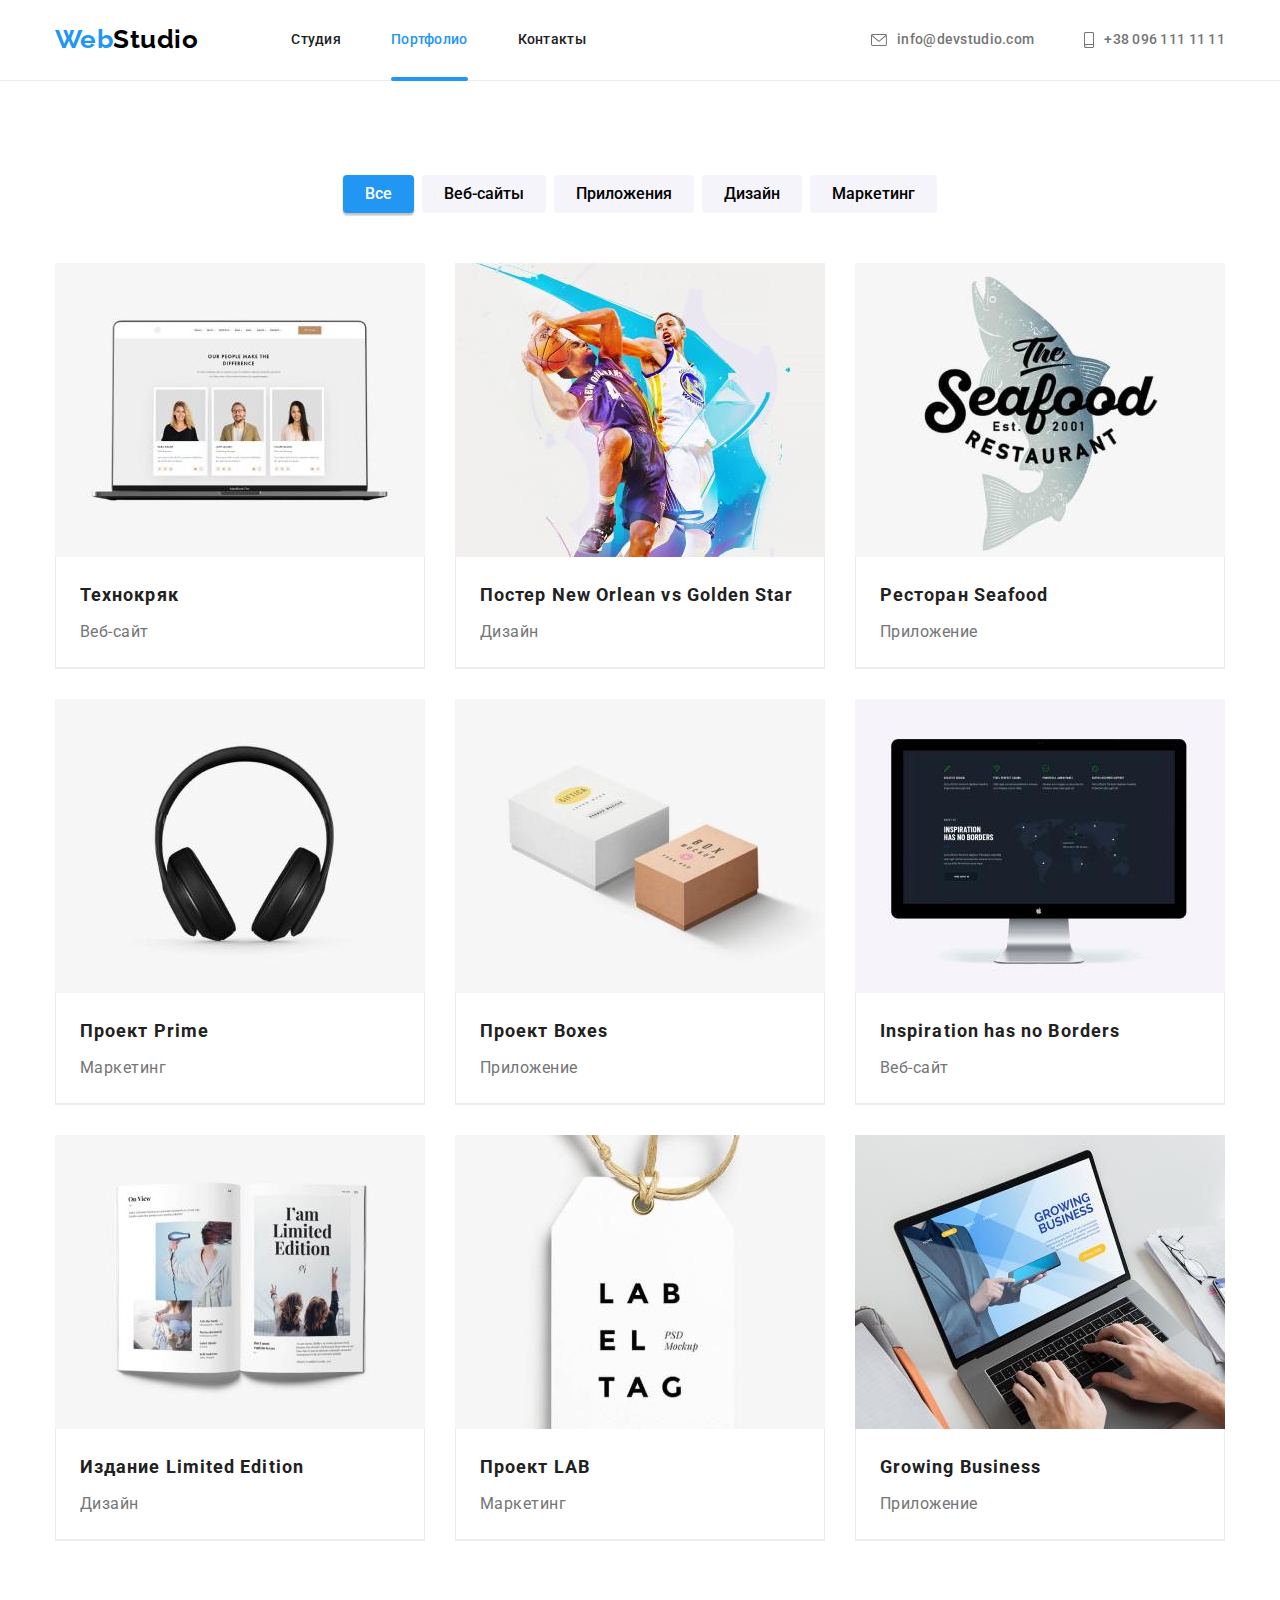
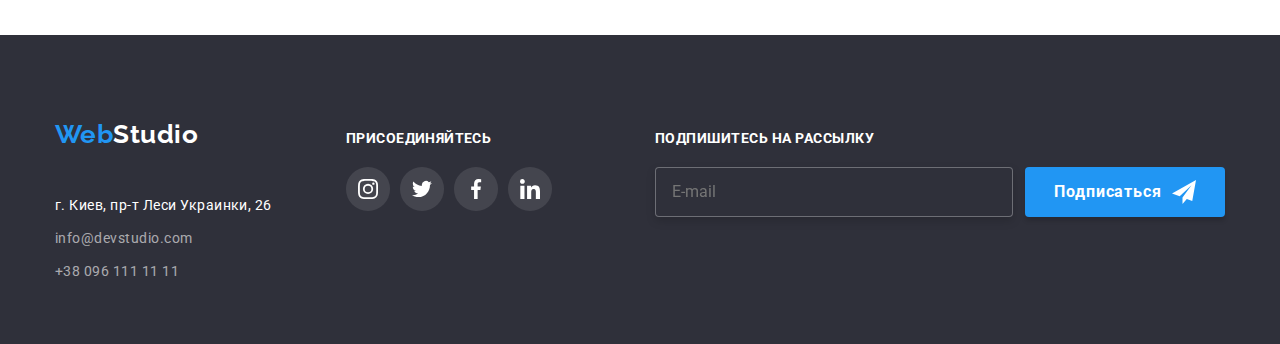
==== commit 5735d009: "hw7-bem-done" ====
--- a/portfolio.html
+++ b/portfolio.html
@@ -53,17 +53,17 @@
       
       <section class="section">
 
-          <div class="container cont-portfolio">
-
-      <h1 class="portfolio-title">Портфолио</h1>
+          <div class="container container--direction">
+
+      <h1 class="container__portfolio-title">Портфолио</h1>
 
       <!--FILTERS -->
         <ul class="filters-list">
-            <li class="filters-list-items"><button class="filters-list-button active-button" type="button">Все</button></li>
-            <li class="filters-list-items"><button class="filters-list-button" type="button">Веб-сайты</button></li>
-            <li class="filters-list-items"><button class="filters-list-button" type="button">Приложения</button></li>
-            <li class="filters-list-items"><button class="filters-list-button" type="button">Дизайн</button></li>
-            <li class="filters-list-items"><button class="filters-list-button" type="button">Маркетинг</button></li>
+            <li class="filters-list__items"><button class="filters-list__button filters-list__button--active" type="button">Все</button></li>
+            <li class="filters-list__items"><button class="filters-list__button" type="button">Веб-сайты</button></li>
+            <li class="filters-list__items"><button class="filters-list__button" type="button">Приложения</button></li>
+            <li class="filters-list__items"><button class="filters-list__button" type="button">Дизайн</button></li>
+            <li class="filters-list__items"><button class="filters-list__button" type="button">Маркетинг</button></li>
         </ul>
     
    
@@ -73,152 +73,152 @@
 
         <ul class="projects-list">
 
-        <li class="projects-list-item first-label">
-            <a class="projects-link" href="">
-            <div class="projects-thumb">
-                <img class="projects-img" src="./images/img1_1.jpg" width="370" alt="Фото-ноутбука">
-                <p class="overlay">
+        <li class="projects-list__item">
+            <a class="projects-list__link" href="">
+            <div class="projects-list__thumb">
+                <img class="projects-list__img" src="./images/img1_1.jpg" width="370" alt="Фото-ноутбука">
+                <p class="projects-list__overlay">
                     Технокряк это современная площадка распространения коронавируса.
                     Компании используют эту платформу для цифрового
                     шпионажа и атак на защищённые сервера конкурентов.
                 </p>
             </div>
-            <div class="projects-text">
-                <h2 class="projects-list-subtitle">Технокряк</h2>
-                <p class="projects-list-text">Веб-сайт</p> 
+            <div class="projects-list__meta">
+                <h2 class="projects-list__subtitle">Технокряк</h2>
+                <p class="projects-list__text">Веб-сайт</p> 
             </div>
             
         </a>
         
         </li>
 
-        <li class="projects-list-item">
-            <a class="projects-link" href="">
-            <div class="projects-thumb">
-                <img class="projects-img" src="./images/img2_1.jpg" width="370" alt="Постер">
-                <p class="overlay">
+        <li class="projects-list__item">
+            <a class="projects-list__link" href="">
+            <div class="projects-list__thumb">
+                <img class="projects-list__img" src="./images/img2_1.jpg" width="370" alt="Постер">
+                <p class="projects-list__overlay">
                     Разнообразный и богатый опыт курс на социально-ориентированный 
                     национальный проект требует определения и уточнения
                     системы обучения кадров.
                 </p>
             </div>
-            <div class="projects-text">
-                <h2 class="projects-list-subtitle">Постер <span lang="en">New Orlean vs Golden Star</span></h2>
-                <p class="projects-list-text">Дизайн</p>
+            <div class="projects-list__meta">
+                <h2 class="projects-list__subtitle">Постер <span lang="en">New Orlean vs Golden Star</span></h2>
+                <p class="projects-list__text">Дизайн</p>
             </div>
             </a>    
             </li>
             
-            <li class="projects-list-item">
-            <a class="projects-link" href="">
-                <div class="projects-thumb">
-                <img class="projects-img" src="./images/img3_1.jpg" width="370" alt="Лого-ресторана">
-                <p class="overlay">
+            <li class="projects-list__item">
+            <a class="projects-list__link" href="">
+                <div class="projects-list__thumb">
+                <img class="projects-list__img" src="./images/img3_1.jpg" width="370" alt="Лого-ресторана">
+                <p class="projects-list__overlay">
                     Таким образом, таким вот образом, выбранный нами инновационный путь позволяет 
                     выполнить важнейшие задания по разработке дальнейших
                     направлений развитая системы.
                 </p>
             </div>
-            <div class="projects-text">
-                <h2 class="projects-list-subtitle">Ресторан <span lang="en">Seafood</span></h2>
-                <p class="projects-list-text">Приложение</p>
+            <div class="projects-list__meta">
+                <h2 class="projects-list__subtitle">Ресторан <span lang="en">Seafood</span></h2>
+                <p class="projects-list__text">Приложение</p>
           </div>
             </a>    
             </li>
 
-            <li class="projects-list-item">
-            <a class="projects-link" href="">
-                <div class="projects-thumb">
-                <img class="projects-img" src="./images/img4_1.jpg" width="370" alt="Фото-наушников">
-                <p class="overlay">
+            <li class="projects-list__item">
+            <a class="projects-list__link" href="">
+                <div class="projects-list__thumb">
+                <img class="projects-list__img" src="./images/img4_1.jpg" width="370" alt="Фото-наушников">
+                <p class="projects-list__overlay">
                     Задача организации, в особенности же начало повседневной работы по формированию 
                     позиции играет важную роль в формировании всесторонне сбалансированных...
                 </p>
             </div>
-            <div class="projects-text">
-                <h2 class="projects-list-subtitle">Проект <span lang="en">Prime</span></h2>
-                <p class="projects-list-text">Маркетинг</p>
-            </div>
-            </a>    
-            </li>
-
-            <li class="projects-list-item">
-            <a class="projects-link" href="">
-                <div class="projects-thumb">
-                <img class="projects-img" src="./images/img5_1.jpg" width="370" alt="Коробки">
-                <p class="overlay">
+            <div class="projects-list__meta">
+                <h2 class="projects-list__subtitle">Проект <span lang="en">Prime</span></h2>
+                <p class="projects-list__text">Маркетинг</p>
+            </div>
+            </a>    
+            </li>
+
+            <li class="projects-list__item">
+            <a class="projects-list__link" href="">
+                <div class="projects-list__thumb">
+                <img class="projects-list__img" src="./images/img5_1.jpg" width="370" alt="Коробки">
+                <p class="projects-list__overlay">
                     В своём стремлении улучшить пользовательский опыт мы упускаем, что непосредственные участники технического прогресса,
                     инициированные исключительно синтетически, своевременно верифицированы.
                 </p>
             </div>
-            <div class="projects-text">
-                <h2 class="projects-list-subtitle">Проект <span lang="en">Boxes</span></h2>
-                <p class="projects-list-text">Приложение</p>
+            <div class="projects-list__meta">
+                <h2 class="projects-list__subtitle">Проект <span lang="en">Boxes</span></h2>
+                <p class="projects-list__text">Приложение</p>
              </div>
             </a>    
             </li>
 
-            <li class="projects-list-item">
-            <a class="projects-link" href="">
-                <div class="projects-thumb">
-                <img class="projects-img" src="./images/img6_1.jpg" width="370" alt="Монитор">
-                <p class="overlay">
+            <li class="projects-list__item">
+            <a class="projects-list__link" href="">
+                <div class="projects-list__thumb">
+                <img class="projects-list__img" src="./images/img6_1.jpg" width="370" alt="Монитор">
+                <p class="projects-list__overlay">
                     Непосредственные участники технического прогресса верифицированы. Учитывая ключевые сценарии поведения,
                     глубокий уровень погружения способствует повышению качества паттернов поведения.
                 </p>
             </div>
-        <div class="projects-text">
-                <h2 class="projects-list-subtitle" lang="en">Inspiration has no Borders</h2>
-                <p class="projects-list-text">Веб-сайт</p>
-        </div>
-            </a>    
-            </li>
-
-            <li class="projects-list-item">
-            <a class="projects-link" href="">
-                <div class="projects-thumb">
-                <img class="projects-img" src="./images/img7_1.jpg" width="370" alt="Книга">
-                <p class="overlay">
+        <div class="projects-list__meta">
+                <h2 class="projects-list__subtitle" lang="en">Inspiration has no Borders</h2>
+                <p class="projects-list__text">Веб-сайт</p>
+        </div>
+            </a>    
+            </li>
+
+            <li class="projects-list__item">
+            <a class="projects-list__link" href="">
+                <div class="projects-list__thumb">
+                <img class="projects-list__img" src="./images/img7_1.jpg" width="370" alt="Книга">
+                <p class="projects-list__overlay">
                     Предварительные выводы неутешительны: повышение уровня гражданского 
                     сознания и технического прогресса напрямую зависит от дальнейших направлений
                     развития.
                 </p>
             </div>
-            <div class="projects-text">
-                <h2 class="projects-list-subtitle">Издание <span lang="en">Limited Edition</span></h2>
-                <p class="projects-list-text">Дизайн</p>
+            <div class="projects-list__meta">
+                <h2 class="projects-list__subtitle">Издание <span lang="en">Limited Edition</span></h2>
+                <p class="projects-list__text">Дизайн</p>
             </div>
             </a>  
             </li>
 
-            <li class="projects-list-item">
-            <a class="projects-link" href="">
-                <div class="projects-thumb">
-                <img class="projects-img" src="./images/img8_1.jpg" width="370" alt="Бирка">
-                <p class="overlay">
+            <li class="projects-list__item">
+            <a class="projects-list__link" href="">
+                <div class="projects-list__thumb">
+                <img class="projects-list__img" src="./images/img8_1.jpg" width="370" alt="Бирка">
+                <p class="projects-list__overlay">
                     Высокий уровень вовлечения представителей целевой аудитории является четким доказательством простого факта: курс на
                     социально-ориентированный национальный проект, в своём представлении.
                 </p>
             </div>
-        <div class="projects-text">
-                <h2 class="projects-list-subtitle">Проект <span lang="en">LAB</span></h2>
-                <p class="projects-list-text">Маркетинг</p>
-        </div>
-            </a>    
-            </li>
-
-            <li class="projects-list-item">
-            <a class="projects-link" href=""> 
-            <div class="projects-thumb">
-                <img class="projects-img" src="./images/img9_1.jpg" width="370" alt="Ноутбук-на-столе">
-                <p class="overlay">
+        <div class="projects-list__meta">
+                <h2 class="projects-list__subtitle">Проект <span lang="en">LAB</span></h2>
+                <p class="projects-list__text">Маркетинг</p>
+        </div>
+            </a>    
+            </li>
+
+            <li class="projects-list__item">
+            <a class="projects-list__link" href=""> 
+            <div class="projects-list__thumb">
+                <img class="projects-list__img" src="./images/img9_1.jpg" width="370" alt="Ноутбук-на-столе">
+                <p class="projects-list__overlay">
                     Значимость этих проблем настолько очевидна, что убеждённость некоторых оппонентов 
                     однозначно определяет каждого
                     участника как способного принимать собственные решения.
             </div>
-        <div class="projects-text">
-                <h2 class="projects-list-subtitle" lang="en">Growing Business</h2>
-                <p class="projects-list-text">Приложение</p>
+        <div class="projects-list__meta">
+                <h2 class="projects-list__subtitle" lang="en">Growing Business</h2>
+                <p class="projects-list__text">Приложение</p>
         </div>
             </a>   
             </li>
--- a/css/styles.css
+++ b/css/styles.css
@@ -737,12 +737,7 @@
 }
 
 /* --------------------------------------PORTFOLIO---------------------------------*/
-.cont-portfolio {
-  flex-direction: column;
-  margin-left: auto;
-  margin-right: auto;
-}
-.portfolio-title {
+.container__portfolio-title {
   position: absolute;
   width: 1px;
   height: 1px;
@@ -754,6 +749,7 @@
   clip: rect(0 0 0 0);
   overflow: hidden;
 }
+
 /*---------------------------------------- FILTERS ----------------------------------*/
 
 .filters-list {
@@ -764,10 +760,16 @@
   margin-bottom: 50px;
   list-style: none;
 }
-.filters-list .filters-list-items + .filters-list-items {
-  margin-left: 8px;
-}
-.filters-list-button {
+
+.filters-list__items {
+  margin-right: 8px;
+}
+
+.filters-list__items:last-child {
+  margin-right: 0;
+}
+
+.filters-list__button {
   font-family: Roboto;
   background-color: var(--section4-bckgnd);
   cursor: pointer;
@@ -782,7 +784,8 @@
   transition-duration: var(--transition-time);
   transition-timing-function: var(--cubic);
 }
-.filters-list-button.active-button {
+
+.filters-list__button--active {
   color: var(--background);
   background-color: var(--accent);
   transition-property: box-shadow;
@@ -790,9 +793,9 @@
   transition-timing-function: var(--cubic);
 }
 
-.filters-list-button:hover,
-.filters-list-button:focus,
-.active-button:active {
+.filters-list__button:hover,
+.filters-list__button:focus,
+.filters-list__button--active {
   color: var(--background);
   background-color: var(--accent);
   box-shadow: 0px 3px 1px rgba(0, 0, 0, 0.1), 0px 1px 2px rgba(0, 0, 0, 0.08),
@@ -806,26 +809,58 @@
   display: flex;
   flex-wrap: wrap;
 }
-.projects-list-item {
+
+.projects-list__item {
   display: block;
   border-bottom: 1px solid var(--projects-border);
   flex-basis: calc((100% - 2 * 30px) / 3);
   margin-right: 30px;
   margin-bottom: 30px;
 }
-.projects-list-item:nth-last-child(-n + 3) {
+
+.projects-list__item:nth-last-child(-n + 3) {
   margin-bottom: 0px;
 }
-.projects-list-item:nth-child(3n) {
+
+.projects-list__item:nth-child(3n) {
   margin-right: 0px;
 }
-.projects-thumb {
+
+.projects-list__link {
+  display: block;
+  text-decoration: none;
+  color: var(--main-h2h3);
+  transition-property: box-shadow;
+  transition-duration: var(--transition-time);
+  transition-timing-function: var(--cubic);
+}
+
+.projects-list__link:focus .overlay,
+.projects-list__link:hover .overlay {
+  transform: translateY(0);
+  opacity: 1;
+}
+
+.projects-list__link:focus,
+.projects-list__link:hover {
+  box-shadow: 0px 1px 1px rgba(0, 0, 0, 0.12), 0px 4px 4px rgba(0, 0, 0, 0.06),
+    1px 4px 6px rgba(0, 0, 0, 0.16);
+}
+
+.projects-list__thumb {
   position: relative;
   overflow: hidden;
   width: 100%;
   height: 100%;
 }
-.overlay {
+
+.projects-list__img {
+  max-width: 100%;
+  display: block;
+  height: auto;
+}
+
+.projects-list__overlay {
   position: absolute;
   left: 0;
   top: 0;
@@ -841,26 +876,8 @@
   transition-duration: var(--transition-time);
   transition-timing-function: var(--cubic);
 }
-.projects-link:focus .overlay,
-.projects-link:hover .overlay {
-  transform: translateY(0);
-  opacity: 1;
-}
-.projects-link:focus,
-.projects-link:hover {
-  box-shadow: 0px 1px 1px rgba(0, 0, 0, 0.12), 0px 4px 4px rgba(0, 0, 0, 0.06),
-    1px 4px 6px rgba(0, 0, 0, 0.16);
-}
-.projects-link {
-  display: block;
-  text-decoration: none;
-  color: var(--main-h2h3);
-  transition-property: box-shadow;
-  transition-duration: var(--transition-time);
-  transition-timing-function: var(--cubic);
-}
-
-.projects-text {
+
+.projects-list__meta {
   width: 100%;
   padding: 20px 24px;
   overflow: hidden;
@@ -868,22 +885,19 @@
   border-left: 1px solid var(--header-border);
   border-right: 1px solid var(--header-border);
 }
-.projects-list-subtitle {
+
+.projects-list__subtitle {
   font-weight: 700;
   font-size: 18px;
   line-height: 2;
   letter-spacing: 0.06em;
   margin-bottom: 4px;
 }
-.projects-list-text {
+
+.projects-list__text {
   font-size: 16px;
   line-height: 1.87;
   color: var(--main-text);
-}
-.projects-img {
-  max-width: 100%;
-  display: block;
-  height: auto;
 }
 
 /*--------------------------------- MODAL -------------------------------*/
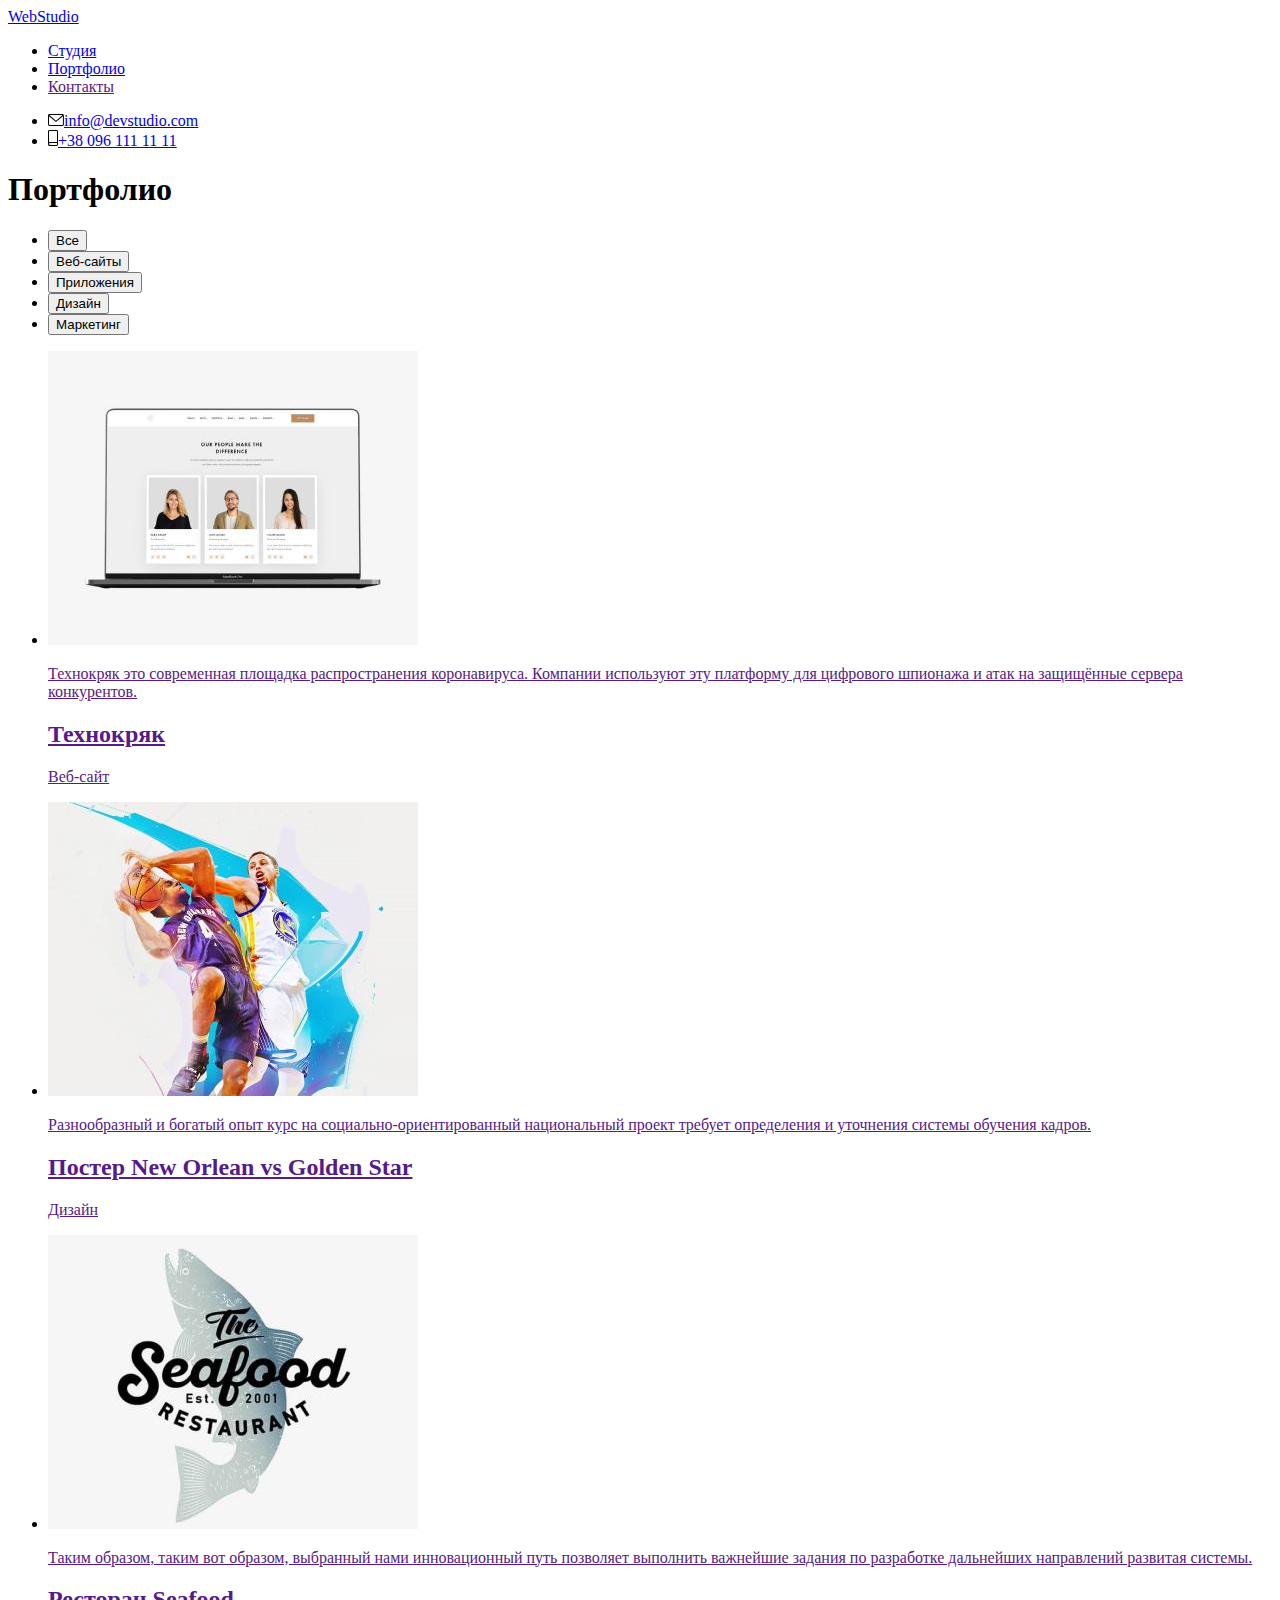
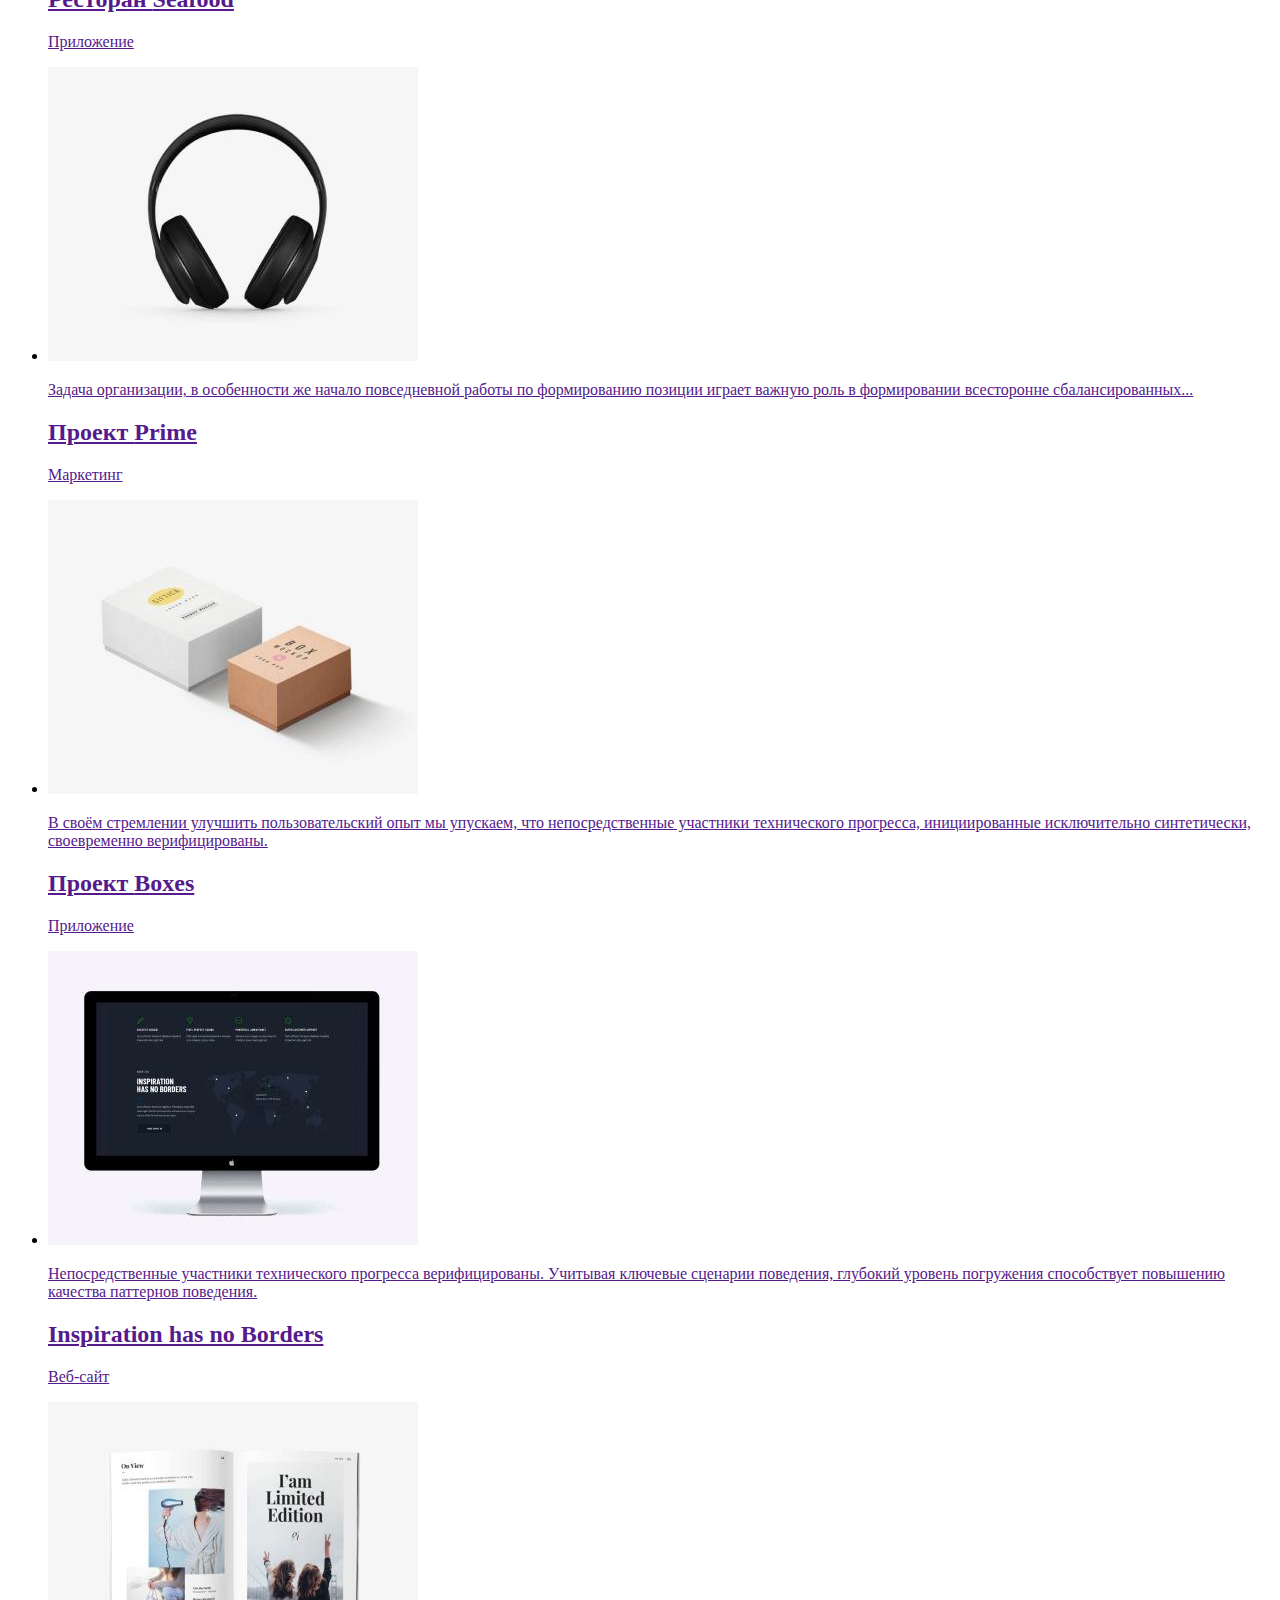
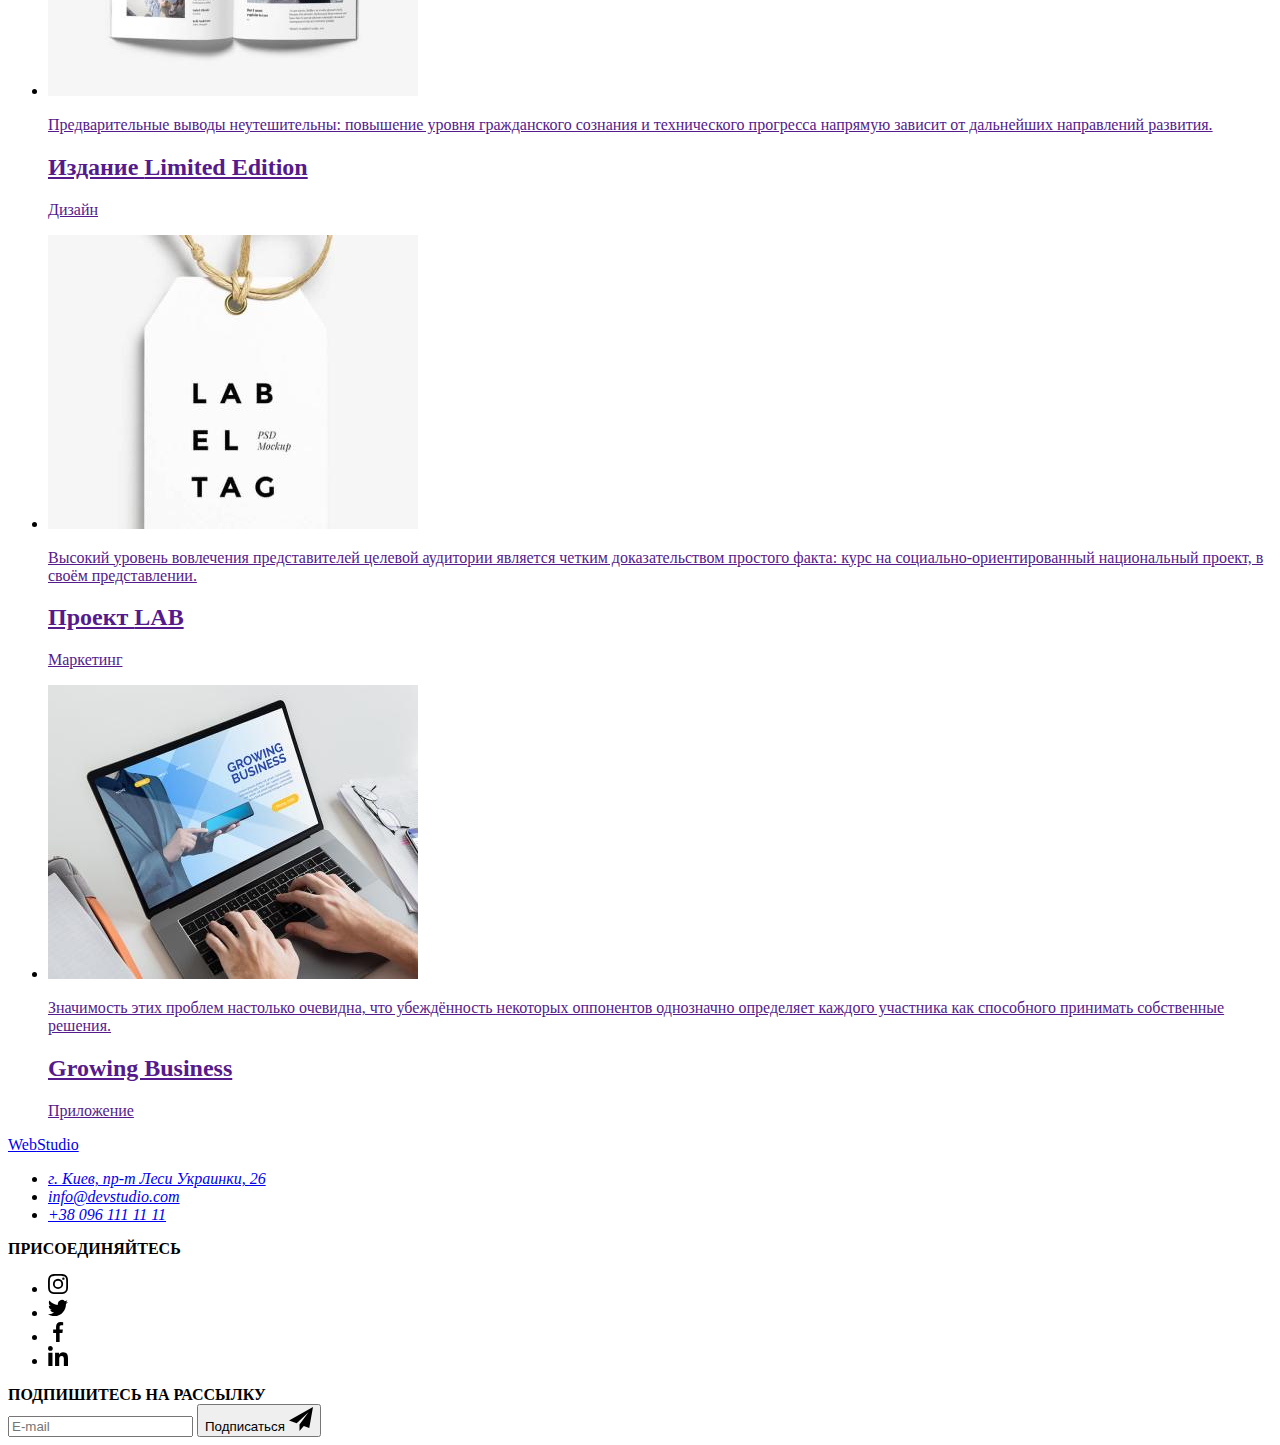
==== commit 4e819a78: "hw7-sass-begin" ====
--- a/portfolio.html
+++ b/portfolio.html
@@ -9,8 +9,8 @@
     <link rel="preconnect" href="https://fonts.gstatic.com" crossorigin>
     <link href="https://fonts.googleapis.com/css2?family=Raleway:wght@700&family=Roboto:wght@400;500;700;900&display=swap"
         rel="stylesheet">
-    <link rel="stylesheet" href="./css/modern-normalize.css">
-    <link rel="stylesheet" href="./css/styles.css">
+    <!-- <link rel="stylesheet" href="./css/modern-normalize.css">
+    <link rel="stylesheet" href="./css/styles.css"> -->
 </head>
 <body>
 
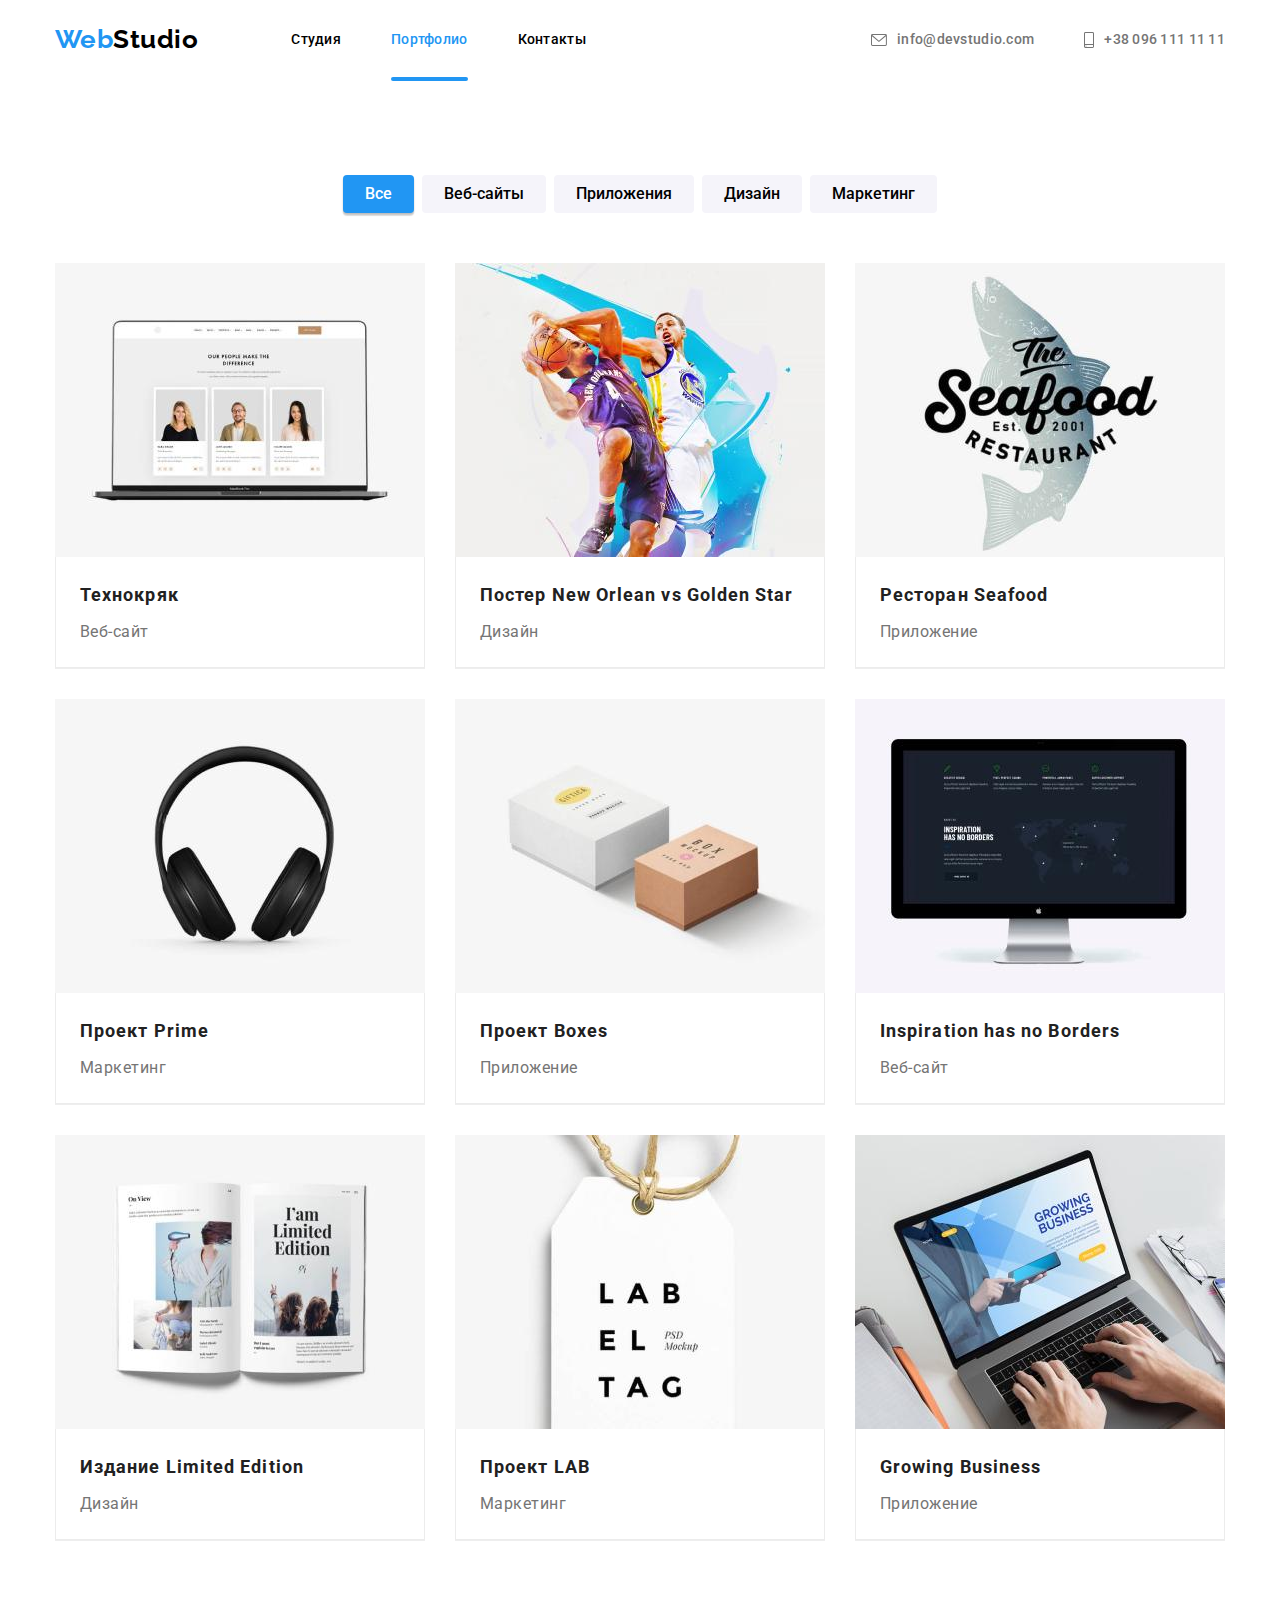
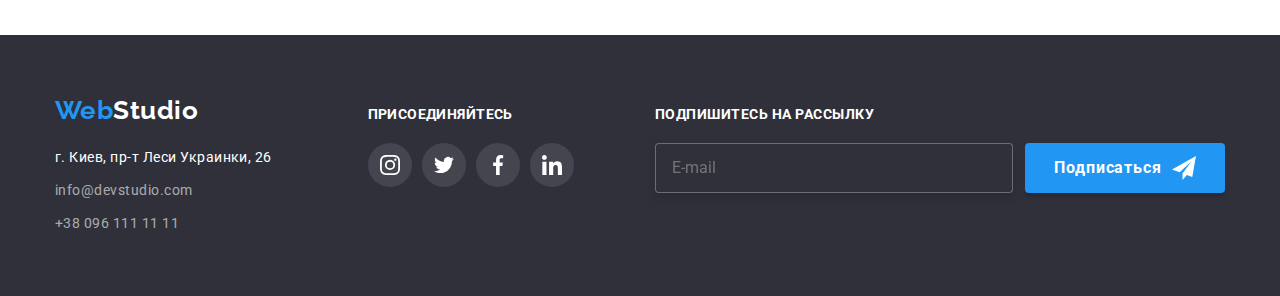
==== commit 1971e8f9: "hw7-alpha" ====
--- a/portfolio.html
+++ b/portfolio.html
@@ -9,8 +9,7 @@
     <link rel="preconnect" href="https://fonts.gstatic.com" crossorigin>
     <link href="https://fonts.googleapis.com/css2?family=Raleway:wght@700&family=Roboto:wght@400;500;700;900&display=swap"
         rel="stylesheet">
-    <!-- <link rel="stylesheet" href="./css/modern-normalize.css">
-    <link rel="stylesheet" href="./css/styles.css"> -->
+    <link rel="stylesheet" href="./css/main.min.css">
 </head>
 <body>
 
@@ -65,10 +64,7 @@
             <li class="filters-list__items"><button class="filters-list__button" type="button">Дизайн</button></li>
             <li class="filters-list__items"><button class="filters-list__button" type="button">Маркетинг</button></li>
         </ul>
-    
-   
        
-
         <!-- PROJECTS  -->
 
         <ul class="projects-list">
--- a/css/main.min.css
+++ b/css/main.min.css
@@ -0,0 +1,2 @@
+/*! modern-normalize v1.1.0 | MIT License | https://github.com/sindresorhus/modern-normalize */*,::before,::after{-webkit-box-sizing:border-box;box-sizing:border-box}html{line-height:1.15;-webkit-text-size-adjust:100%;-moz-tab-size:4;-o-tab-size:4;tab-size:4}body{margin:0;font-family:system-ui,-apple-system,"Segoe UI",Roboto,Helvetica,Arial,sans-serif,"Apple Color Emoji","Segoe UI Emoji"}hr{height:0;color:inherit}abbr[title]{-webkit-text-decoration:underline dotted;text-decoration:underline dotted}b,strong{font-weight:bolder}code,kbd,samp,pre{font-family:ui-monospace, SFMono-Regular, Consolas, 'Liberation Mono', Menlo, monospace;font-size:1em}small{font-size:80%}sub,sup{font-size:75%;line-height:0;position:relative;vertical-align:baseline}sub{bottom:-0.25em}sup{top:-0.5em}table{text-indent:0;border-color:inherit}button,input,optgroup,select,textarea{font-family:inherit;font-size:100%;line-height:1.15;margin:0}button,select{text-transform:none}button,[type='button'],[type='reset'],[type='submit']{-webkit-appearance:button}::-moz-focus-inner{border-style:none;padding:0}:-moz-focusring{outline:1px dotted ButtonText}:-moz-ui-invalid{box-shadow:none}legend{padding:0}progress{vertical-align:baseline}::-webkit-inner-spin-button,::-webkit-outer-spin-button{height:auto}[type='search']{-webkit-appearance:textfield;outline-offset:-2px}::-webkit-search-decoration{-webkit-appearance:none}::-webkit-file-upload-button{-webkit-appearance:button;font:inherit}summary{display:list-item}h1,h2,h3,h4,h5,h6,p,ul{margin:0;padding:0;border:0;font-size:100%;font:inherit;vertical-align:baseline}body{background-color:var(--background);font-family:'Roboto', sans-serif;letter-spacing:0.03em;color:var(--main-h2h3);-webkit-box-sizing:border-box;box-sizing:border-box}.section{padding-top:94px;padding-bottom:94px}.container{display:-webkit-box;display:-ms-flexbox;display:flex;width:1200px;padding-left:15px;padding-right:15px;margin-left:auto;margin-right:auto}.header-box{border-bottom:1px solid #fff}.navigation{display:-webkit-box;display:-ms-flexbox;display:flex;-webkit-box-align:center;-ms-flex-align:center;align-items:center}.navigation__logo{color:#2196f3;font-family:Raleway;font-weight:700;font-size:26px;line-height:1.2;text-decoration:none;padding:24px 0}.navigation__name{color:#000;font-family:Raleway;font-weight:700;font-size:26px;line-height:1.19}.navigation-list{list-style:none;display:-webkit-box;display:-ms-flexbox;display:flex;-webkit-box-align:center;-ms-flex-align:center;align-items:center;margin-left:93px}.navigation-list__item{display:-webkit-box;display:-ms-flexbox;display:flex;-ms-flex-line-pack:center;align-content:center;-webkit-box-pack:center;-ms-flex-pack:center;justify-content:center;margin-right:50px}.navigation-list__item:last-child{margin-right:0px}.navigation-list__link{display:block;font-weight:500;font-size:14px;line-height:1.14;letter-spacing:0.02em;text-decoration:none;color:var(--main-h2h3);padding-top:32px;padding-bottom:32px;-webkit-transition-property:color, background-color;transition-property:color, background-color;-webkit-transition-duration:250ms;transition-duration:250ms;-webkit-transition-timing-function:cubic-bezier(0.4, 0, 0.2, 1);transition-timing-function:cubic-bezier(0.4, 0, 0.2, 1);position:relative}.navigation-list__link:hover,.navigation-list__link:focus{color:#2196f3}.navigation-list__link--current{font-weight:500;font-size:14px;line-height:1.14;letter-spacing:0.02em;color:#2196f3;text-decoration:none;-webkit-transition:color;transition:color;-webkit-transition-duration:250ms;transition-duration:250ms;-webkit-transition-timing-function:cubic-bezier(0.4, 0, 0.2, 1);transition-timing-function:cubic-bezier(0.4, 0, 0.2, 1)}.navigation-list__link--current:hover,.navigation-list__link--current:focus{color:#2196f3}.navigation-list__link--current::after{content:'';width:100%;height:4px;background-color:#2196f3;border-radius:2px;position:absolute;left:0;top:96%}.contacts-list{list-style:none;display:-webkit-box;display:-ms-flexbox;display:flex;margin-left:auto;-webkit-box-align:center;-ms-flex-align:center;align-items:center}.contacts-list__envelope{margin-right:10px;fill:currentColor;-ms-flex-item-align:center;-ms-grid-row-align:center;align-self:center}.contacts-list__smartphone{margin-right:10px;-ms-flex-item-align:center;-ms-grid-row-align:center;align-self:center;fill:currentColor}.contacts-list__items{display:-webkit-box;display:-ms-flexbox;display:flex;-ms-flex-line-pack:center;align-content:center;margin-right:50px}.contacts-list__items:last-child{margin-right:0}.contacts-list__link{display:-webkit-box;display:-ms-flexbox;display:flex;font-weight:500;font-size:14px;line-height:1.14;letter-spacing:0.02em;text-decoration:none;color:#757575;padding:32px 0;-webkit-transition:color;transition:color;-webkit-transition-duration:250ms;transition-duration:250ms;-webkit-transition-timing-function:cubic-bezier(0.4, 0, 0.2, 1);transition-timing-function:cubic-bezier(0.4, 0, 0.2, 1)}.contacts-list__link:hover,.contacts-list__link:focus{color:#2196f3}.section--hero{display:-webkit-box;display:-ms-flexbox;display:flex;background-color:#2f303a;padding-top:200px;padding-bottom:200px;max-width:1600px;height:600px;margin-right:auto;margin-left:auto;background-image:-webkit-gradient(linear, left top, right top, from(rgba(47,48,58,0.4)), to(rgba(47,48,58,0.4))),url(../images/overlay.jpg);background-image:linear-gradient(to right, rgba(47,48,58,0.4), rgba(47,48,58,0.4)),url(../images/overlay.jpg);background-repeat:no-repeat;background-position:center;background-size:cover}.container--hero{-webkit-box-orient:vertical;-webkit-box-direction:normal;-ms-flex-direction:column;flex-direction:column;text-align:center;-webkit-box-pack:center;-ms-flex-pack:center;justify-content:center}.container__hero-title{font-weight:900;font-size:44px;line-height:1.36;letter-spacing:0.06em;text-transform:uppercase;color:#fff;width:696px;margin:0 auto;margin-bottom:30px}.container__hero-button{font-family:Roboto;background-color:#2196f3;color:#fff;cursor:pointer;font-weight:700;font-size:16px;line-height:1.87;letter-spacing:0.06em;border:none;border-radius:4px;display:block;padding:10px 32px;margin-left:auto;margin-right:auto}.container__hero-button:hover,.container__hero-button:focus,.container__hero-button:active{background-color:#2196f3;color:#fff}.container__feature-title{position:absolute;width:1px;height:1px;margin:-1px;border:0;padding:0;white-space:nowrap;-webkit-clip-path:inset(100%);clip-path:inset(100%);clip:rect(0 0 0 0);overflow:hidden}.feature-list{list-style:none;display:-webkit-box;display:-ms-flexbox;display:flex;-webkit-box-pack:center;-ms-flex-pack:center;justify-content:center}.feature-list__container{display:-webkit-box;display:-ms-flexbox;display:flex;width:270px;height:120px;background-color:#f5f4fa;margin-bottom:30px;-webkit-box-pack:center;-ms-flex-pack:center;justify-content:center}.feature-list__icon-place{-ms-flex-item-align:center;-ms-grid-row-align:center;align-self:center}.feature-list__subtitle{font-weight:700;font-size:14px;line-height:1.14;text-transform:uppercase;margin-bottom:10px}.feature-list__text{font-size:14px;line-height:1.71;color:#757575}.feature-list__item{margin-right:30px}.feature-list__item:last-child{margin-right:0px}.section--nopadding{padding-top:0}.container--direction{-webkit-box-orient:vertical;-webkit-box-direction:normal;-ms-flex-direction:column;flex-direction:column}.container__business-title{display:-webkit-box;display:-ms-flexbox;display:flex;-webkit-box-pack:center;-ms-flex-pack:center;justify-content:center;font-weight:700;font-size:36px;line-height:1.16;margin-bottom:50px}.container__business-list{display:-webkit-box;display:-ms-flexbox;display:flex;-webkit-box-pack:center;-ms-flex-pack:center;justify-content:center}.container__business-img{max-width:100%;display:block;height:auto}.container__business-subtitle{position:absolute;bottom:0;width:100%;height:70px;display:-webkit-box;display:-ms-flexbox;display:flex;-webkit-box-align:center;-ms-flex-align:center;align-items:center;-webkit-box-pack:center;-ms-flex-pack:center;justify-content:center;font-weight:bold;font-size:14px;line-height:1.14;letter-spacing:0.03em;color:#fff;background-image:-webkit-gradient(linear, left top, right top, from(rgba(47,48,58,0.8)), to(rgba(47,48,58,0.8)));background-image:linear-gradient(to right, rgba(47,48,58,0.8), rgba(47,48,58,0.8))}.container__business-item{position:relative;list-style:none;margin-right:30px}.container__business-item:last-child{margin-right:0}.section--bgcolor{background-color:#f5f4fa}.container__team-title{font-weight:700;font-size:36px;line-height:1.16;display:-webkit-box;display:-ms-flexbox;display:flex;-webkit-box-pack:center;-ms-flex-pack:center;justify-content:center;margin-bottom:50px}.container__team-list{margin-right:auto;margin-left:auto;display:-webkit-box;display:-ms-flexbox;display:flex}.container__team-img{max-width:100%;display:block;height:auto}.container__team-text{padding-bottom:30px;padding-top:30px;padding-right:32px;padding-left:32px}.container__team-subtitle{font-weight:500;font-size:16px;line-height:1.18;display:-webkit-box;display:-ms-flexbox;display:flex;-webkit-box-pack:center;-ms-flex-pack:center;justify-content:center;margin-bottom:10px}.container__list-text{font-size:16px;line-height:1.18;display:-webkit-box;display:-ms-flexbox;display:flex;-webkit-box-pack:center;-ms-flex-pack:center;justify-content:center;color:#757575;margin-bottom:16px}.container__team-socials{list-style:none;display:-webkit-box;display:-ms-flexbox;display:flex;-webkit-box-pack:center;-ms-flex-pack:center;justify-content:center;-ms-flex-line-pack:center;align-content:center}.container__team-icons{-ms-flex-item-align:center;-ms-grid-row-align:center;align-self:center}.container__team-item{list-style:none;margin-right:30px;background-color:#fff;-webkit-box-shadow:0px 1px 3px rgba(0,0,0,0.12),0px 1px 1px rgba(0,0,0,0.14),0px 2px 1px rgba(0,0,0,0.2);box-shadow:0px 1px 3px rgba(0,0,0,0.12),0px 1px 1px rgba(0,0,0,0.14),0px 2px 1px rgba(0,0,0,0.2);border-radius:0px 0px 4px 4px}.container__team-item:last-child{margin-right:0}.container__social-items{display:-webkit-box;display:-ms-flexbox;display:flex;width:44px;height:44px;margin-right:10px}.container__social-items:last-child{margin-right:0}.container__social-links{cursor:pointer;display:-webkit-box;display:-ms-flexbox;display:flex;-webkit-box-pack:center;-ms-flex-pack:center;justify-content:center;width:100%;height:100%;fill:#afb1b8;color:#fff;border-radius:50%;-webkit-transition-property:background-color, fill, border-radius;transition-property:background-color, fill, border-radius;-webkit-transition-duration:250ms;transition-duration:250ms;-webkit-transition-timing-function:cubic-bezier(0.4, 0, 0.2, 1);transition-timing-function:cubic-bezier(0.4, 0, 0.2, 1)}.container__social-links:hover,.container__social-links:focus{background-color:#2196f3;fill:currentColor}.container--direction{-webkit-box-orient:vertical;-webkit-box-direction:normal;-ms-flex-direction:column;flex-direction:column}.container__clients-title{font-weight:700;font-size:36px;line-height:1.16;display:-webkit-box;display:-ms-flexbox;display:flex;-webkit-box-pack:center;-ms-flex-pack:center;justify-content:center;margin-bottom:50px}.clients-list{display:-webkit-box;display:-ms-flexbox;display:flex;list-style:none;-webkit-box-pack:center;-ms-flex-pack:center;justify-content:center}.clients-list__items{display:-webkit-box;display:-ms-flexbox;display:flex;margin-right:30px}.clients-list__items:last-child{margin-right:0}.clients-list__link{width:170px;height:92px;display:-webkit-box;display:-ms-flexbox;display:flex;cursor:pointer;border:1px solid #afb1b8;border-radius:4px;-webkit-box-pack:center;-ms-flex-pack:center;justify-content:center;-webkit-box-align:center;-ms-flex-align:center;align-items:center;fill:#afb1b8;-webkit-transition-property:fill, border-color;transition-property:fill, border-color;-webkit-transition-duration:250ms;transition-duration:250ms;-webkit-transition-timing-function:cubic-bezier(0.4, 0, 0.2, 1);transition-timing-function:cubic-bezier(0.4, 0, 0.2, 1)}.clients-list__link:hover,.clients-list__link:focus{fill:#2196f3;border:1px solid #2196f3}.foot{background-color:#2f303a;padding-top:60px;padding-bottom:60px}.basement--direction{display:-webkit-box;display:-ms-flexbox;display:flex;-webkit-box-orient:horizontal;-webkit-box-direction:normal;-ms-flex-direction:row;flex-direction:row;-webkit-box-align:baseline;-ms-flex-align:baseline;align-items:baseline}.foot-container{display:-webkit-box;display:-ms-flexbox;display:flex;-webkit-box-orient:vertical;-webkit-box-direction:normal;-ms-flex-direction:column;flex-direction:column;width:231px}.foot-container__logo{margin-bottom:20px;-webkit-box-pack:baseline;-ms-flex-pack:baseline;justify-content:baseline;color:#2196f3;font-family:Raleway;font-weight:700;font-size:26px;line-height:1.2;text-decoration:none}.foot-container__logo-text{font-family:Raleway;font-weight:700;font-size:26px;line-height:1.19;color:#fff}.foot-container__address{font-size:14px;line-height:1.71;font-style:normal;color:#fff}.foot-container__list{list-style:none;display:-webkit-box;display:-ms-flexbox;display:flex;-webkit-box-orient:vertical;-webkit-box-direction:normal;-ms-flex-direction:column;flex-direction:column}.foot-container__item{margin-bottom:9px}.foot-container__item:last-child{margin-bottom:0}.foot-container__link{text-decoration:none;font-size:14px;line-height:1.71;font-style:normal;color:#fff;-webkit-transition-property:color;transition-property:color;-webkit-transition-duration:250ms;transition-duration:250ms;-webkit-transition-timing-function:cubic-bezier(0.4, 0, 0.2, 1);transition-timing-function:cubic-bezier(0.4, 0, 0.2, 1)}.foot-container__link:hover,.foot-container__link:focus,.foot-container__link:active{color:#2196f3}.foot-container__contacts-link{text-decoration:none;color:rgba(255,255,255,0.6);-webkit-transition-property:color;transition-property:color;-webkit-transition-duration:250ms;transition-duration:250ms;-webkit-transition-timing-function:cubic-bezier(0.4, 0, 0.2, 1);transition-timing-function:cubic-bezier(0.4, 0, 0.2, 1)}.foot-container__contacts-link:hover,.foot-container__contacts-link:focus,.foot-container__contacts-link:active{color:#2196f3}.social-invite{display:block;margin-left:auto}.social-invite__title{display:-webkit-box;display:-ms-flexbox;display:flex;-webkit-box-orient:vertical;-webkit-box-direction:normal;-ms-flex-direction:column;flex-direction:column;font-weight:700;color:#fff;font-size:14px;line-height:1.14;text-transform:uppercase;letter-spacing:0.03em;margin-bottom:20px;-webkit-box-pack:baseline;-ms-flex-pack:baseline;justify-content:baseline}.social-invite__list{display:-webkit-box;display:-ms-flexbox;display:flex;-ms-flex-line-pack:center;align-content:center;-webkit-box-pack:center;-ms-flex-pack:center;justify-content:center;list-style:none}.social-invite__icon{-ms-flex-item-align:center;-ms-grid-row-align:center;align-self:center}.social-invite__item{display:-webkit-box;display:-ms-flexbox;display:flex;width:44px;height:44px;margin-right:10px;background-image:-webkit-gradient(linear, left top, right top, from(rgba(255,255,255,0.1)), to(rgba(255,255,255,0.1)));background-image:linear-gradient(to right, rgba(255,255,255,0.1), rgba(255,255,255,0.1));border-radius:50%}.social-invite__item:last-child{margin-right:0}.social-invite__link{display:-webkit-box;display:-ms-flexbox;display:flex;-webkit-box-pack:center;-ms-flex-pack:center;justify-content:center;width:100%;height:100%;cursor:pointer;fill:#fff;color:#fff;border-radius:50%;-webkit-transition-property:background-color, fill, border-radius;transition-property:background-color, fill, border-radius;-webkit-transition-duration:250ms;transition-duration:250ms;-webkit-transition-timing-function:cubic-bezier(0.4, 0, 0.2, 1);transition-timing-function:cubic-bezier(0.4, 0, 0.2, 1)}.social-invite__link:hover,.social-invite__link:focus{background-color:#2196f3;fill:#fff}.footer-signup{display:block;margin-left:auto}.footer-signup__title{display:block;font-style:normal;font-size:14px;line-height:1.14em;font-weight:700;color:#fff;margin-bottom:20px}.footer-signup__form{display:-webkit-box;display:-ms-flexbox;display:flex}.footer-signup__email{width:358px;border:1px solid rgba(255,255,255,0.3);-webkit-filter:drop-shadow(0px 4px 4px rgba(0,0,0,0.15));filter:drop-shadow(0px 4px 4px rgba(0,0,0,0.15));background-color:#2f303a;color:#fff;border-radius:4px;padding-left:16px;padding-top:15px;padding-bottom:15px;margin-right:12px}.footer-signup__button{display:-webkit-box;display:-ms-flexbox;display:flex;-webkit-box-pack:center;-ms-flex-pack:center;justify-content:center;-webkit-box-align:center;-ms-flex-align:center;align-items:center;width:200px;height:50%;padding-top:10px;padding-bottom:10px;border:none;cursor:pointer;font-family:Roboto;font-style:normal;font-weight:700;font-size:16px;line-height:1.875em;letter-spacing:0.06em;color:#fff;background-color:#2196f3;-webkit-box-shadow:0px 4px 4px rgba(0,0,0,0.15);box-shadow:0px 4px 4px rgba(0,0,0,0.15);border-radius:4px}.footer-signup__button-text{margin-right:10px}.footer-signup__icon{fill:#fff}.backdrop{position:fixed;top:0;left:0;width:100vw;height:100vh;background-color:rgba(0,0,0,0.2);-webkit-transition:opacity 350ms, visibility 350ms;transition:opacity 350ms, visibility 350ms;pointer-events:visible}.backdrop.is-hidden .modal{-webkit-transform:scale(0.01) translate(100%, 20%);transform:scale(0.01) translate(100%, 20%)}.is-hidden{visibility:hidden;opacity:1;pointer-events:none}.modal{position:absolute;padding:40px;top:50%;left:50%;width:528px;min-height:581px;background-color:#fff;-webkit-box-shadow:0px 1px 3px rgba(0,0,0,0.12),0px 1px 1px rgba(0,0,0,0.14),0px 2px 1px rgba(0,0,0,0.2);box-shadow:0px 1px 3px rgba(0,0,0,0.12),0px 1px 1px rgba(0,0,0,0.14),0px 2px 1px rgba(0,0,0,0.2);border-radius:4px;-webkit-transition-property:-webkit-transform;transition-property:-webkit-transform;transition-property:transform;transition-property:transform, -webkit-transform;-webkit-transition-duration:350ms;transition-duration:350ms;-webkit-transform:scale(1) translate(-50%, -50%);transform:scale(1) translate(-50%, -50%)}.modal__close-button{position:absolute;top:8px;right:8px;width:30px;height:30px;background-color:#fff;border:1px solid rgba(0,0,0,0.1);border-radius:50%;display:-webkit-box;display:-ms-flexbox;display:flex;-webkit-box-align:center;-ms-flex-align:center;align-items:center;-webkit-box-pack:center;-ms-flex-pack:center;justify-content:center;cursor:pointer;-webkit-transition-property:fill, border;transition-property:fill, border;-webkit-transition-duration:350ms;transition-duration:350ms;-webkit-transition-timing-function:cubic-bezier(0.4, 0, 0.2, 1);transition-timing-function:cubic-bezier(0.4, 0, 0.2, 1)}.modal__close-button:hover,.modal__close-button:focus{border:1px solid rgba(0,0,0,0.1)}.modal__icon-close{display:block;fill:#212121;-webkit-transition-property:fill;transition-property:fill;-webkit-transition-duration:250ms;transition-duration:250ms;-webkit-transition-timing-function:cubic-bezier(0.4, 0, 0.2, 1);transition-timing-function:cubic-bezier(0.4, 0, 0.2, 1)}.modal__close-button:hover .modal__icon-close,.modal__close-button:focus .modal__icon-close{fill:#2196f3}.modal__form{display:block}.modal__tittle{display:block;text-align:center;font-size:20px;line-height:1.15em;margin-bottom:12px;color:#212121;pointer-events:none;-webkit-user-select:none;-moz-user-select:none;-ms-user-select:none;user-select:none}.modal__labels{position:relative;display:block;width:100%;font-size:12px;line-height:1.16em;letter-spacing:0.01em;color:#757575;margin-bottom:10px;-webkit-user-select:none;-moz-user-select:none;-ms-user-select:none;user-select:none}.modal__label-name{display:block;font-size:12px;line-height:1.16em;letter-spacing:0.01em;color:#757575;margin-bottom:4px}.modal__comment-label{display:block;font-size:12px;line-height:1.16em;letter-spacing:0.01em;color:#757575;margin-bottom:20px;-webkit-user-select:none;-moz-user-select:none;-ms-user-select:none;user-select:none}.modal__checkbox{position:relative;display:block;margin-bottom:30px;text-align:center;-webkit-user-select:none;-moz-user-select:none;-ms-user-select:none;user-select:none}.modal__checkbox-link{font-family:Roboto;font-style:normal;font-weight:normal;font-size:14px;line-height:1.71em;color:#2196f3;padding-left:5px;text-decoration-skip-ink:none}.modal__chekbox-text{font-family:Roboto;font-style:normal;font-weight:normal;font-size:14px;line-height:1.71em;color:#757575;padding-left:5px}.modal__input-checkbox{-moz-appearance:none;appearance:none;-webkit-appearance:none}.modal__send-button{display:block;width:200px;background:#2196f3;font-family:Roboto;font-style:normal;font-weight:700;font-size:16px;line-height:1.875em;letter-spacing:0.06em;color:#fff;-webkit-box-shadow:0px 4px 4px rgba(0,0,0,0.15);box-shadow:0px 4px 4px rgba(0,0,0,0.15);border-radius:4px;border:none;padding:0;padding-top:10px;padding-bottom:10px;margin-right:auto;margin-left:auto;cursor:pointer}.modal__inputs{display:block;width:100%;border:1px solid rgba(33,33,33,0.2);background-color:transparent;border-radius:4px;padding:0;padding-top:12px;padding-bottom:12px;padding-left:42px;cursor:pointer;-webkit-transition-property:fill, border-color;transition-property:fill, border-color;-webkit-transition-duration:250ms;transition-duration:250ms;-webkit-transition-timing-function:cubic-bezier(0.4, 0, 0.2, 1);transition-timing-function:cubic-bezier(0.4, 0, 0.2, 1)}.modal__inputs:focus,.modal__inputs:hover{border-color:#2196f3;outline:0}.modal__user-icon,.modal__phone-icon,.modal__mail-icon{position:absolute;top:0;left:0;-webkit-transform:translateX(12px) translateY(31px);transform:translateX(12px) translateY(31px);fill:#212121;-webkit-transition-property:fill;transition-property:fill;-webkit-transition-duration:250ms;transition-duration:250ms;-webkit-transition-timing-function:cubic-bezier(0.4, 0, 0.2, 1);transition-timing-function:cubic-bezier(0.4, 0, 0.2, 1)}.modal__user-icon:hover,.modal__user-icon:hover,.modal__user-icon:hover,.modal__phone-icon:hover,.modal__phone-icon:hover,.modal__phone-icon:hover,.modal__mail-icon:hover,.modal__mail-icon:hover,.modal__mail-icon:hover{cursor:pointer;fill:#2196f3}.modal__inputs:focus+.modal__user-icon,.modal__inputs:hover+.modal__user-icon,.modal__inputs:focus+.modal__phone-icon,.modal__inputs:hover+.modal__phone-icon,.modal__inputs:focus+.modal__mail-icon,.modal__inputs:hover+.modal__mail-icon{fill:#2196f3}.modal__inputs:focus+.modal__user-icon,.modal__inputs:hover+.modal__user-icon,.modal__inputs:focus+.modal__phone-icon,.modal__inputs:hover+.modal__phone-icon,.modal__inputs:focus+.modal__mail-icon,.modal__inputs:hover+.modal__mail-icon{fill:#2196f3}.modal__inputs:focus+.modal__user-icon,.modal__inputs:hover+.modal__user-icon,.modal__inputs:focus+.modal__phone-icon,.modal__inputs:hover+.modal__phone-icon,.modal__inputs:focus+.modal__mail-icon,.modal__inputs:hover+.modal__mail-icon{fill:#2196f3}.modal__text-field{height:120px;width:100%;border:1px solid rgba(33,33,33,0.2);border-radius:4px;padding:12px 16px;resize:none;cursor:pointer;-webkit-transition-property:border-color;transition-property:border-color;-webkit-transition-duration:250ms;transition-duration:250ms;-webkit-transition-timing-function:cubic-bezier(0.4, 0, 0.2, 1);transition-timing-function:cubic-bezier(0.4, 0, 0.2, 1)}.modal__text-field::-webkit-input-placeholder{color:rgba(117,117,117,0.5);font-size:14px;line-height:1.14em;letter-spacing:0.01em;color:rgba(117,117,117,0.5)}.modal__text-field:-ms-input-placeholder{color:rgba(117,117,117,0.5);font-size:14px;line-height:1.14em;letter-spacing:0.01em;color:rgba(117,117,117,0.5)}.modal__text-field::-ms-input-placeholder{color:rgba(117,117,117,0.5);font-size:14px;line-height:1.14em;letter-spacing:0.01em;color:rgba(117,117,117,0.5)}.modal__text-field::placeholder{color:rgba(117,117,117,0.5);font-size:14px;line-height:1.14em;letter-spacing:0.01em;color:rgba(117,117,117,0.5)}.modal__text-field:hover,.modal__text-field:focus{outline:0;border-color:#2196f3}.modal__icon-square{display:block;position:absolute;top:0;left:0;-webkit-transition-property:fill;transition-property:fill;-webkit-transition-duration:250ms;transition-duration:250ms;-webkit-transition-timing-function:cubic-bezier(0.4, 0, 0.2, 1);transition-timing-function:cubic-bezier(0.4, 0, 0.2, 1);-webkit-transform:translateX(5px) translateY(4px);transform:translateX(5px) translateY(4px)}.modal__input-checkbox:checked+.modal__icon-square{background-color:#2196f3;border-radius:2px;fill:#2196f3}.modal__input-checkbox:focus+.modal__icon-square{fill:#2196f3}.modal__input-checkbox:hover+.modal__icon-square{fill:#2196f3}.modal__icon-check{position:absolute;top:0;left:0;-webkit-transform:translateX(6px) translateY(4px);transform:translateX(6px) translateY(4px);fill:#fff;cursor:pointer}.modal__input-checkbox:checked+.modal__icon-square+.modal__icon-check{fill:#fff}input:-webkit-autofill,input:-webkit-autofill:hover,input:-webkit-autofill:focus,input:-webkit-autofill:active{-webkit-transition:background-color 5000s ease-in-out 0s;transition:background-color 5000s ease-in-out 0s;-webkit-boxshadow:0 0 0px 1000px #fff inset}.container__portfolio-title{position:absolute;width:1px;height:1px;margin:-1px;border:0;padding:0;white-space:nowrap;-webkit-clip-path:inset(100%);clip-path:inset(100%);clip:rect(0 0 0 0);overflow:hidden}.filters-list{background-color:#fff;display:-webkit-box;display:-ms-flexbox;display:flex;-webkit-box-pack:center;-ms-flex-pack:center;justify-content:center;margin-top:0;margin-bottom:50px;list-style:none}.filters-list__items{margin-right:8px}.filters-list__items:last-child{margin-right:0}.filters-list__button{font-family:Roboto;background-color:#f5f4fa;cursor:pointer;font-weight:500;font-size:16px;line-height:1.62;text-align:center;border:none;border-radius:4px;padding:6px 22px;-webkit-transition-property:color, background-color, -webkit-box-shadow;transition-property:color, background-color, -webkit-box-shadow;transition-property:color, background-color, box-shadow;transition-property:color, background-color, box-shadow, -webkit-box-shadow;-webkit-transition-duration:250ms;transition-duration:250ms;-webkit-transition-timing-function:cubic-bezier(0.4, 0, 0.2, 1);transition-timing-function:cubic-bezier(0.4, 0, 0.2, 1)}.filters-list__button--active{color:#fff;background-color:#2196f3;-webkit-transition-property:-webkit-box-shadow;transition-property:-webkit-box-shadow;transition-property:box-shadow;transition-property:box-shadow, -webkit-box-shadow;-webkit-transition-duration:250ms;transition-duration:250ms;-webkit-transition-timing-function:cubic-bezier(0.4, 0, 0.2, 1);transition-timing-function:cubic-bezier(0.4, 0, 0.2, 1)}.filters-list__button:hover,.filters-list__button:focus,.filters-list__button--active{color:#fff;background-color:#2196f3;-webkit-box-shadow:0px 3px 1px rgba(0,0,0,0.1),0px 1px 2px rgba(0,0,0,0.08),0px 2px 2px rgba(0,0,0,0.12);box-shadow:0px 3px 1px rgba(0,0,0,0.1),0px 1px 2px rgba(0,0,0,0.08),0px 2px 2px rgba(0,0,0,0.12)}.projects-list{list-style:none;display:-webkit-box;display:-ms-flexbox;display:flex;-ms-flex-wrap:wrap;flex-wrap:wrap}.projects-list__thumb{position:relative;overflow:hidden;width:100%;height:100%}.projects-list__img{max-width:100%;display:block;height:auto}.projects-list__meta{width:100%;padding:20px 24px;overflow:hidden;border-bottom:1px solid #ececec;border-left:1px solid #ececec;border-right:1px solid #ececec}.projects-list__subtitle{font-weight:700;font-size:18px;line-height:2;letter-spacing:0.06em;margin-bottom:4px}.projects-list__text{font-size:16px;line-height:1.87;color:#757575}.projects-list__item{display:block;border-bottom:1px solid #eee;-ms-flex-preferred-size:calc((100% - 2 * 30px) / 3);flex-basis:calc((100% - 2 * 30px) / 3);margin-right:30px;margin-bottom:30px}.projects-list__item:nth-last-child(-n+3){margin-bottom:0px}.projects-list__item:nth-child(3n){margin-right:0px}.projects-list__link{display:block;text-decoration:none;color:#212121;-webkit-transition-property:-webkit-box-shadow;transition-property:-webkit-box-shadow;transition-property:box-shadow;transition-property:box-shadow, -webkit-box-shadow;-webkit-transition-duration:250ms;transition-duration:250ms;-webkit-transition-timing-function:cubic-bezier(0.4, 0, 0.2, 1);transition-timing-function:cubic-bezier(0.4, 0, 0.2, 1)}.projects-list__link:focus,.projects-list__link:hover{-webkit-box-shadow:0px 1px 1px rgba(0,0,0,0.12),0px 4px 4px rgba(0,0,0,0.06),1px 4px 6px rgba(0,0,0,0.16);box-shadow:0px 1px 1px rgba(0,0,0,0.12),0px 4px 4px rgba(0,0,0,0.06),1px 4px 6px rgba(0,0,0,0.16)}.projects-list__overlay{position:absolute;left:0;top:0;font-size:18px;line-height:1.55;letter-spacing:0.03em;padding:63px 24px;color:#fff;opacity:0;background-image:-webkit-gradient(linear, left top, right top, from(rgba(33,150,243,0.9)), to(rgba(33,150,243,0.9)));background-image:linear-gradient(to right, rgba(33,150,243,0.9), rgba(33,150,243,0.9));-webkit-transition-property:opacity, -webkit-transform;transition-property:opacity, -webkit-transform;transition-property:transform, opacity;transition-property:transform, opacity, -webkit-transform;-webkit-transform:translateY(100%);transform:translateY(100%);-webkit-transition-duration:250ms;transition-duration:250ms;-webkit-transition-timing-function:cubic-bezier(0.4, 0, 0.2, 1);transition-timing-function:cubic-bezier(0.4, 0, 0.2, 1)}.projects-list__link:focus .projects-list__overlay,.projects-list__link:hover .projects-list__overlay{-webkit-transform:translateY(0);transform:translateY(0);opacity:1}
+/*# sourceMappingURL=main.min.css.map */